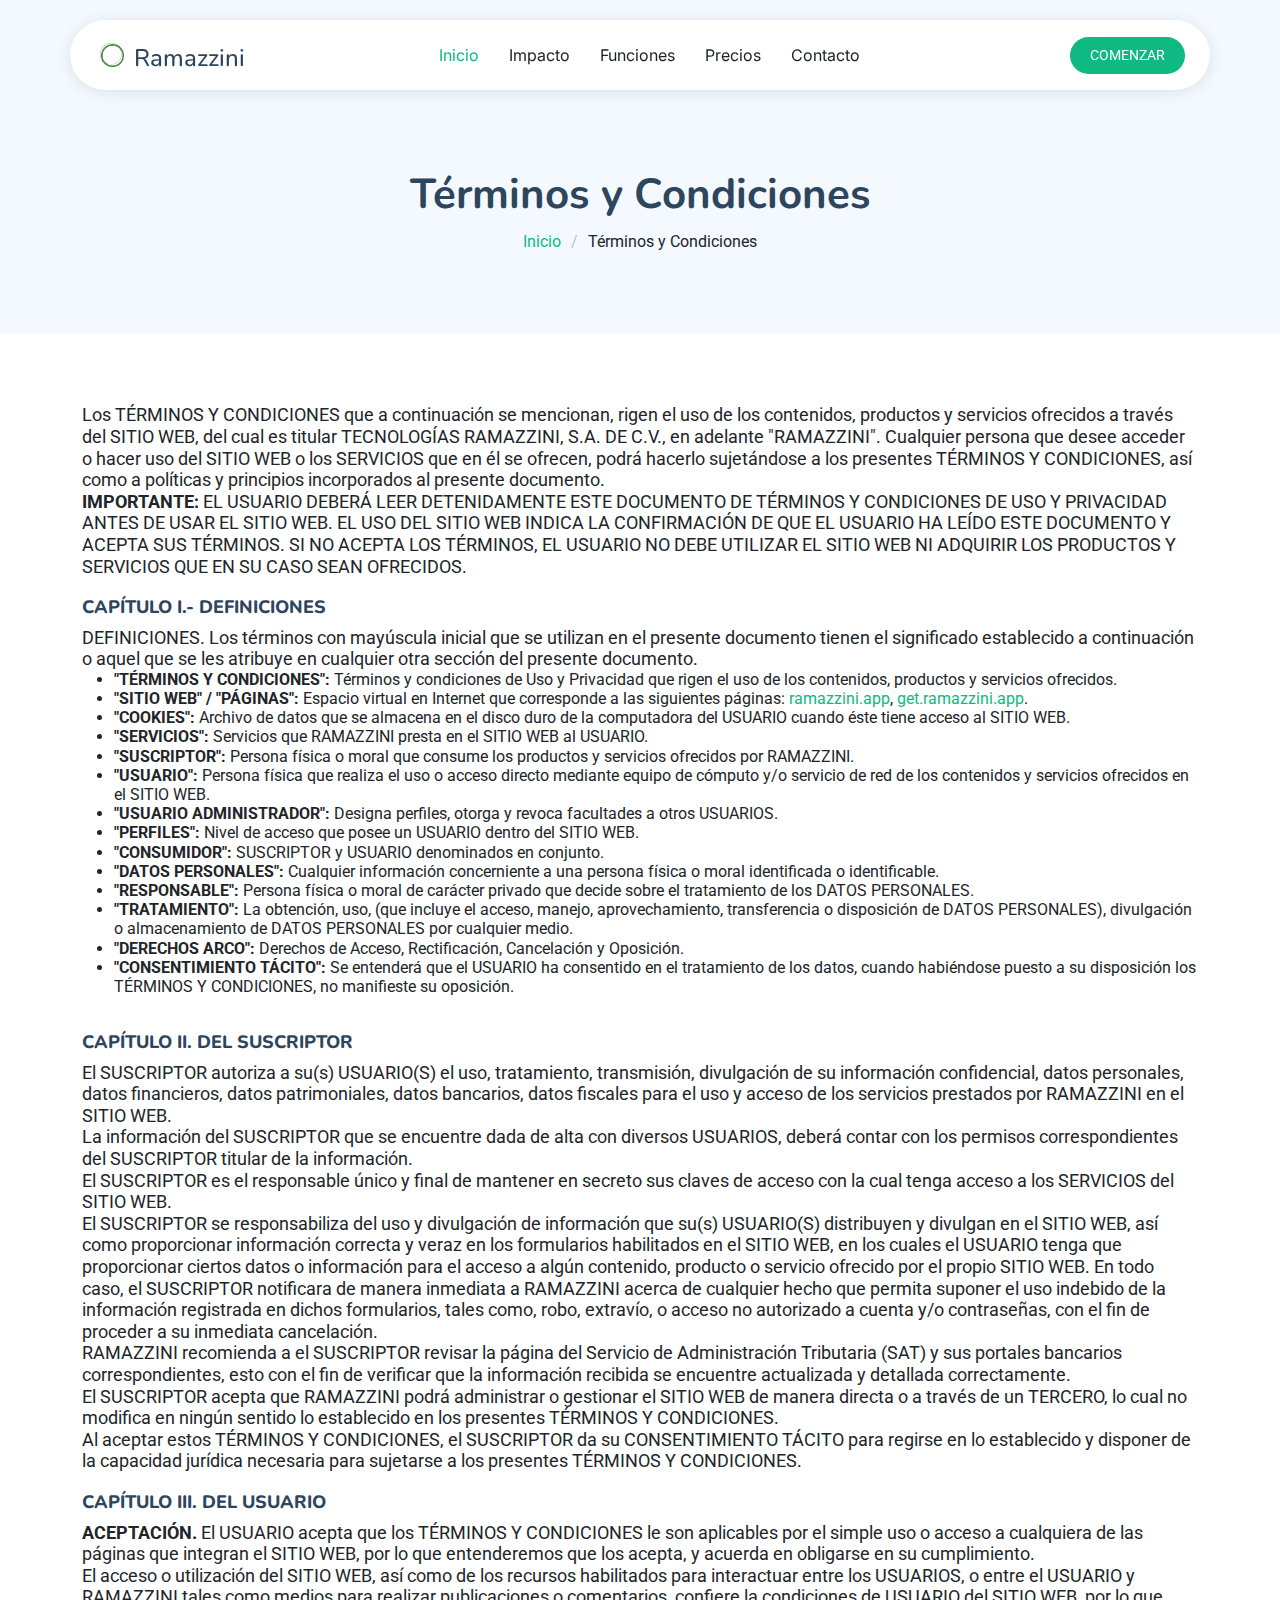
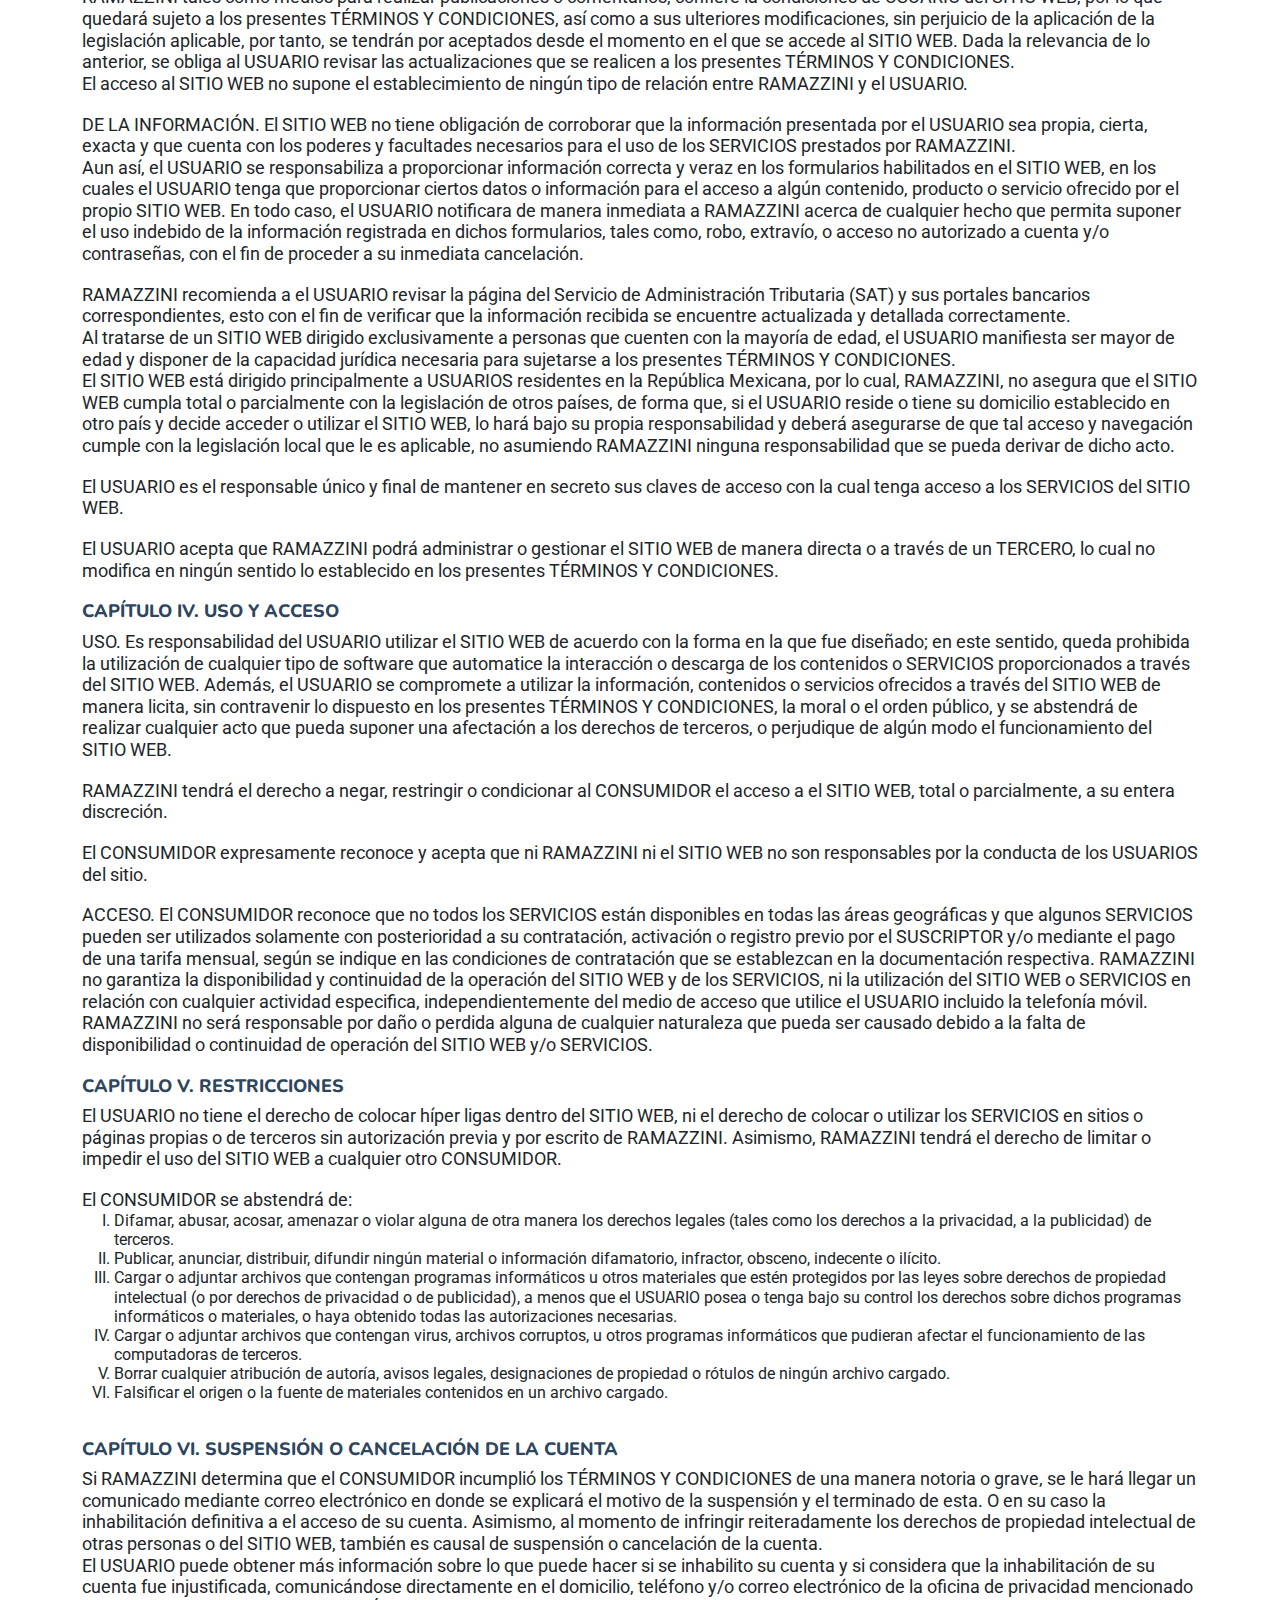
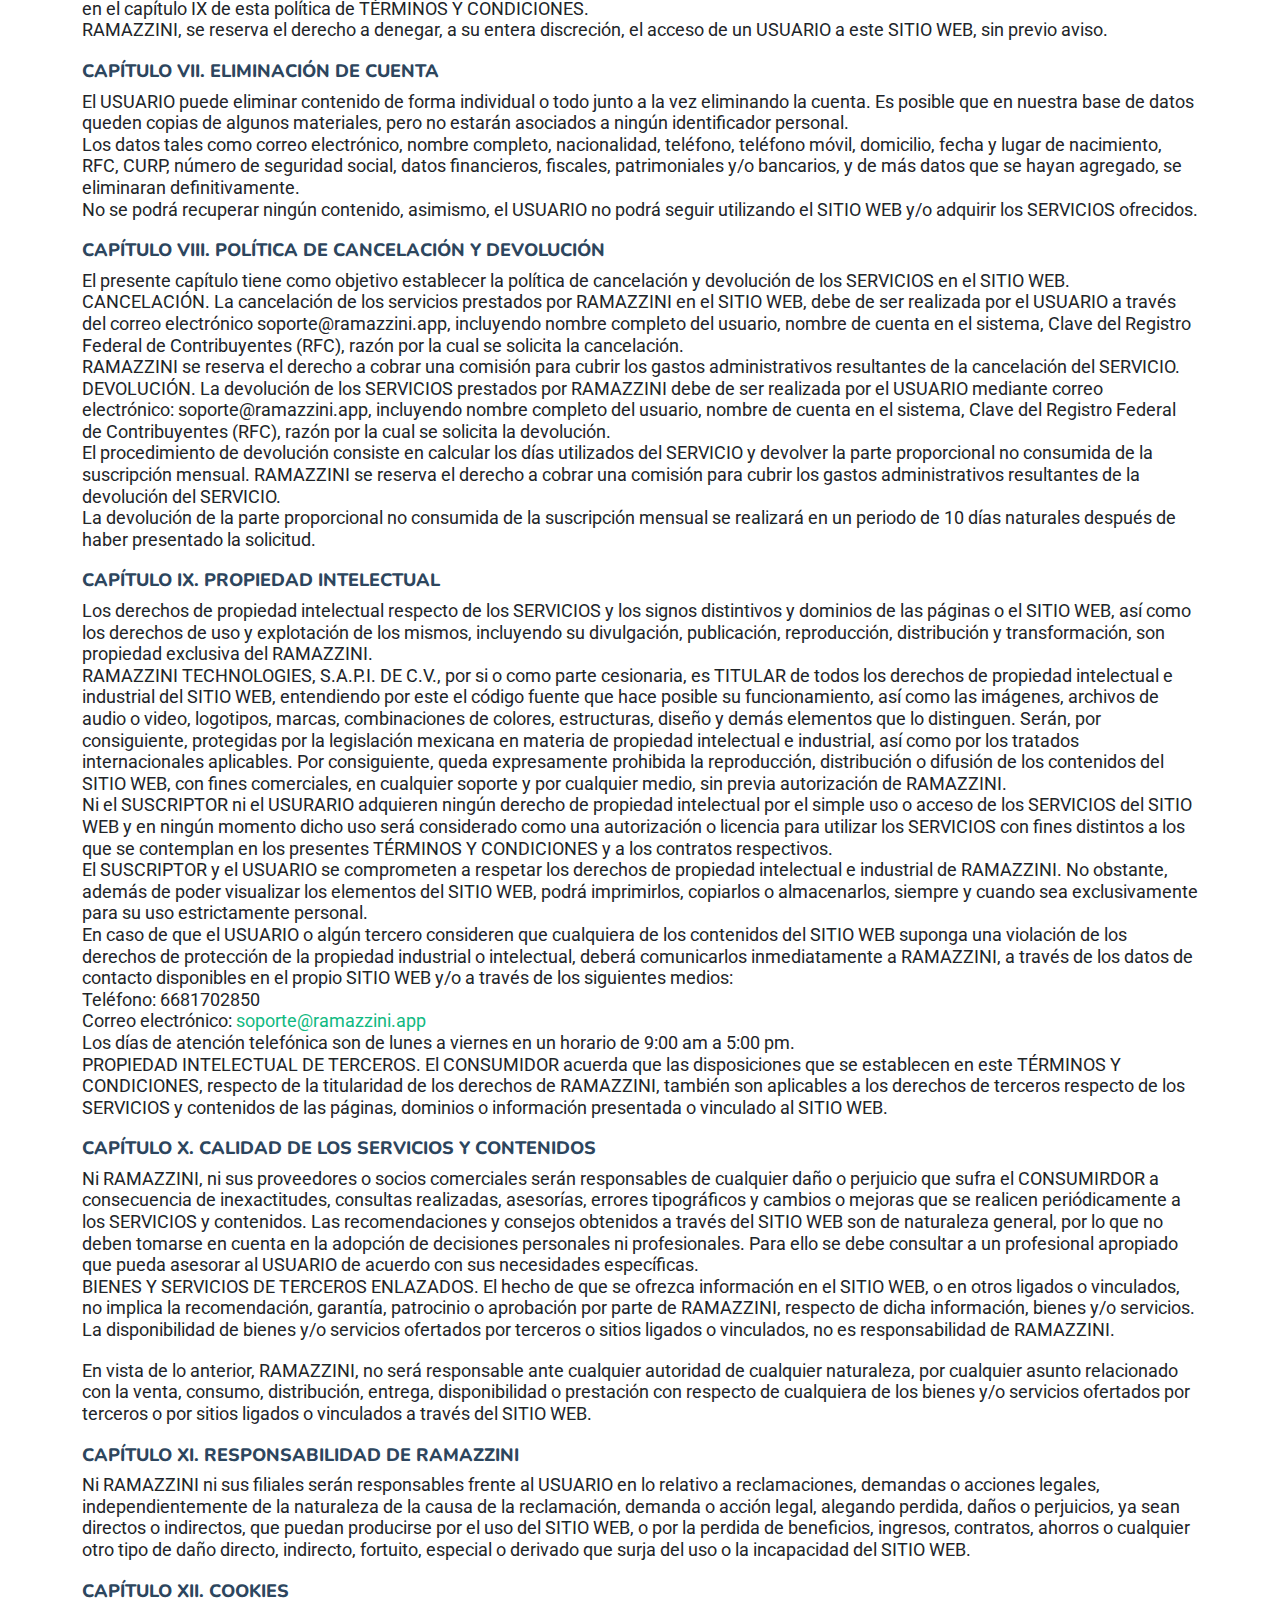
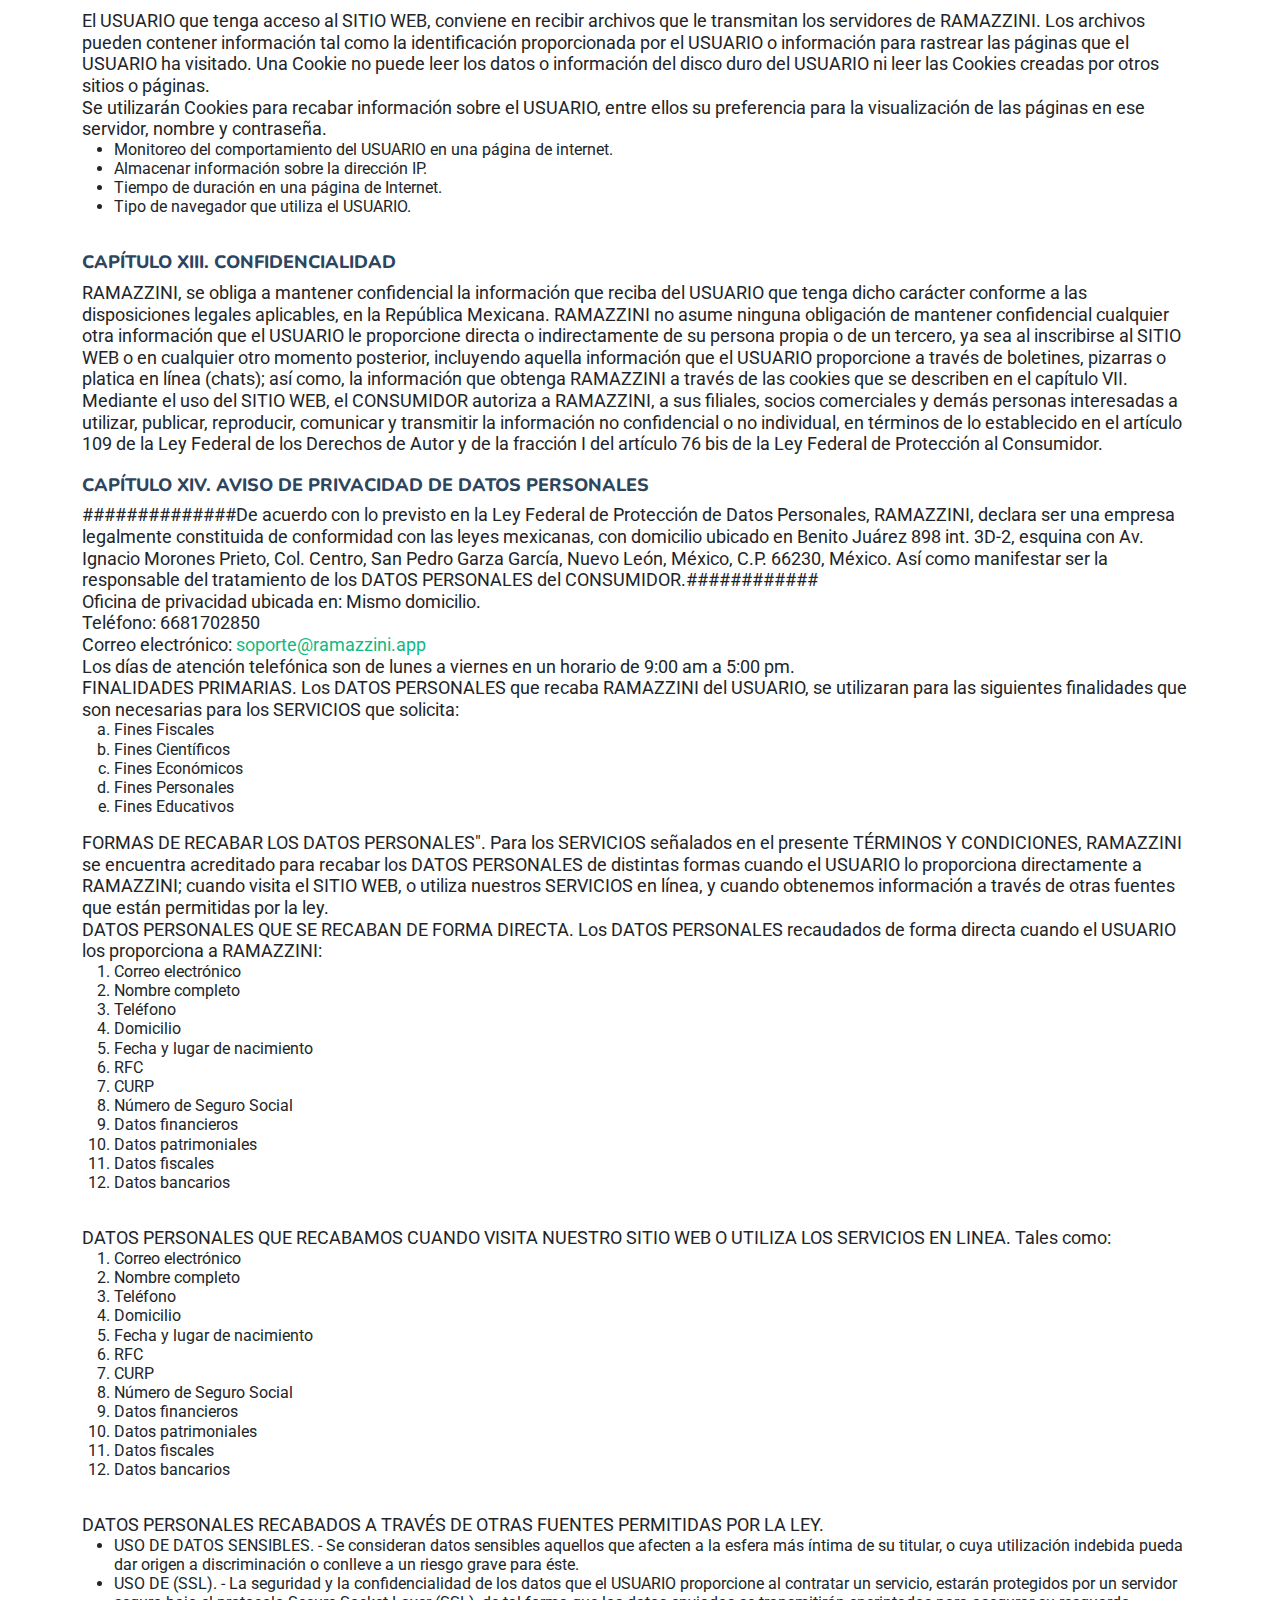
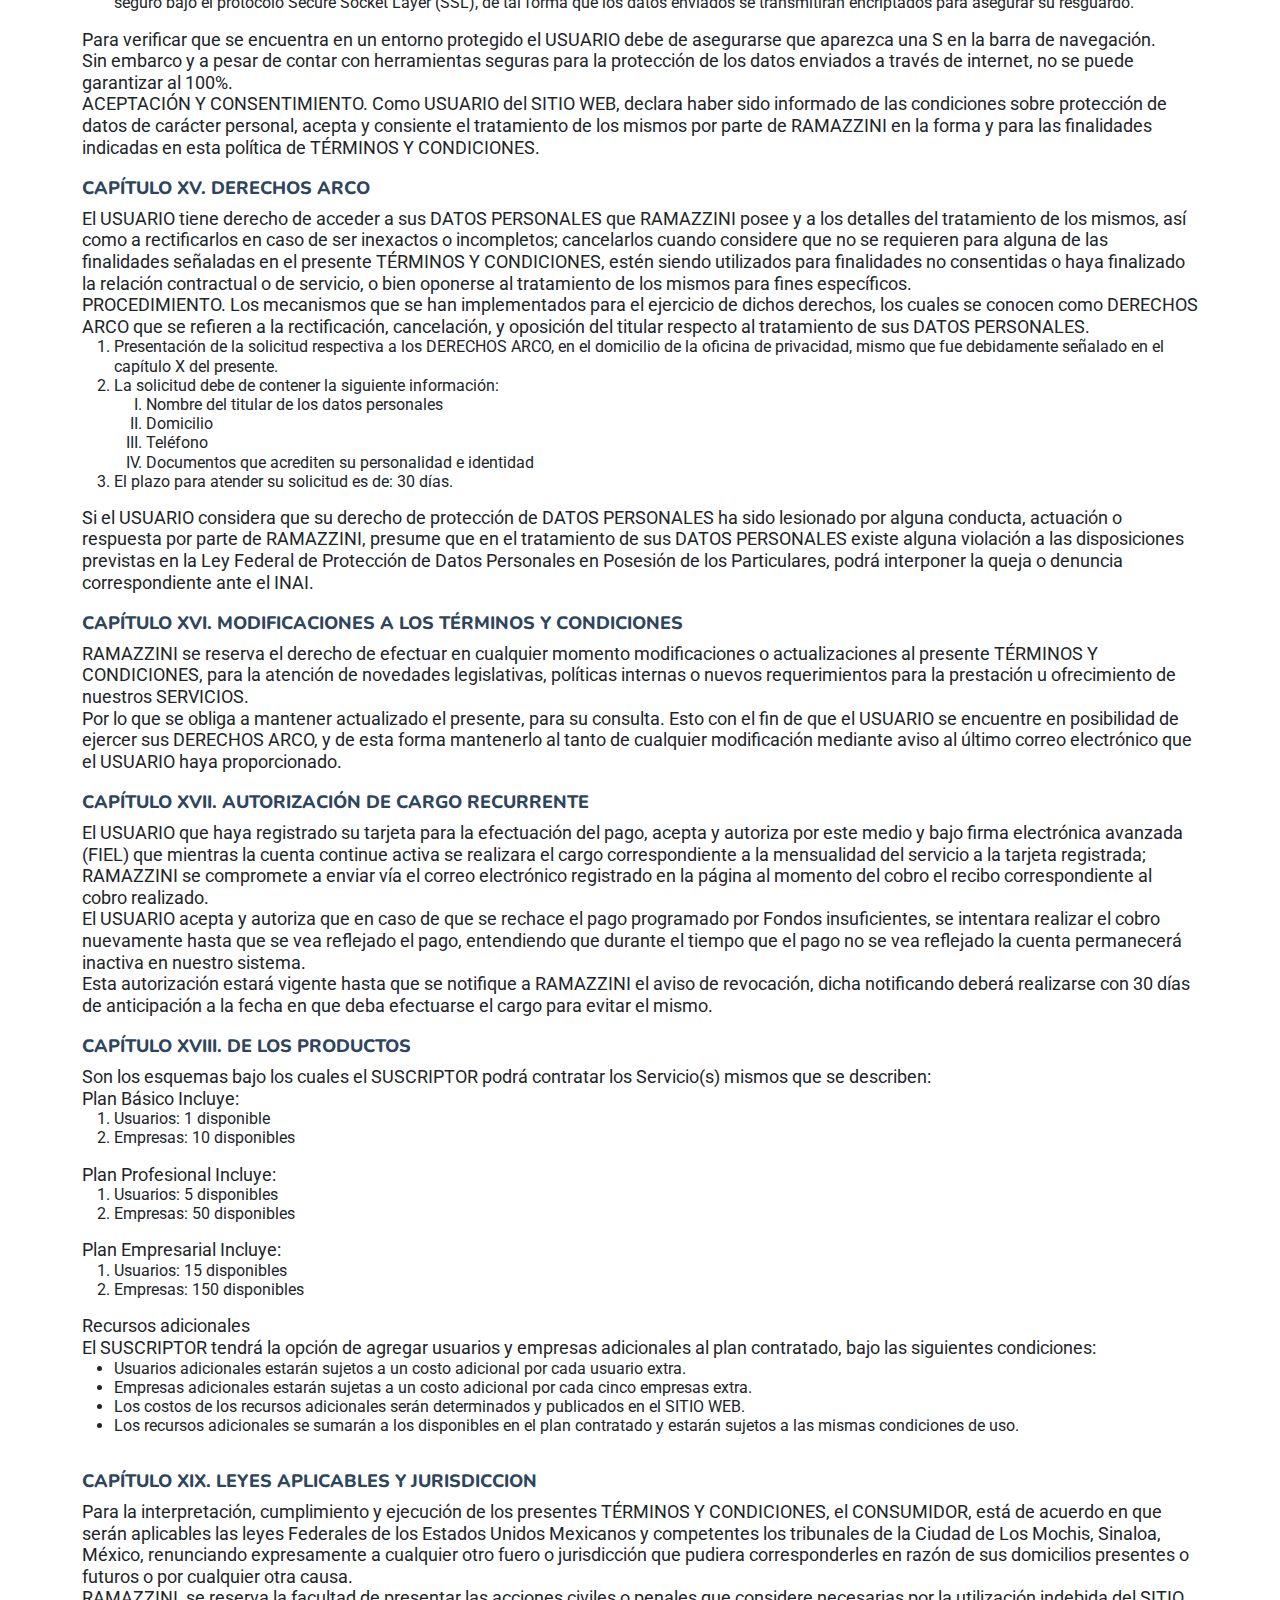
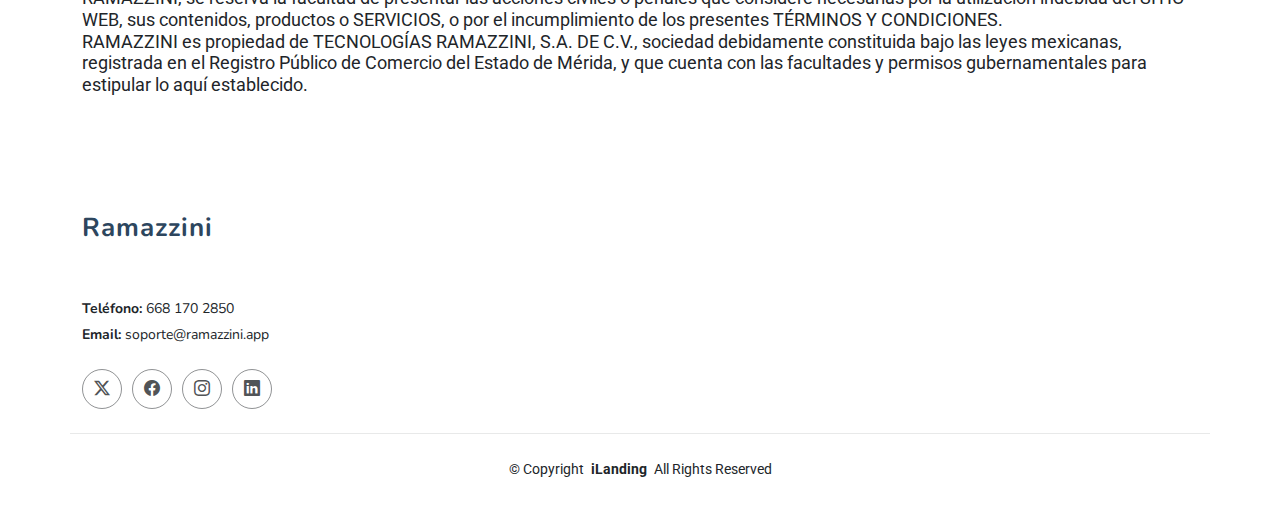
==== terminos-y-condiciones.html @ 42728c24 "Se agrega página de términos y condiciones" ====
<!DOCTYPE html>
<html lang="en">

<head>
  <meta charset="utf-8">
  <meta content="width=device-width, initial-scale=1.0" name="viewport">
  <title>Ramazzini - Salud y Trabajo</title>
  <meta name="description" content="">
  <meta name="keywords" content="">

  <!-- Favicons -->
  <link href="assets/img/RamazziniBrand.ico" rel="icon">
  <link href="assets/img/apple-touch-icon.png" rel="apple-touch-icon">

  <!-- Fonts -->
  <link href="https://fonts.googleapis.com" rel="preconnect">
  <link href="https://fonts.gstatic.com" rel="preconnect" crossorigin>
  <link href="https://fonts.googleapis.com/css2?family=Roboto:ital,wght@0,100;0,300;0,400;0,500;0,700;0,900;1,100;1,300;1,400;1,500;1,700;1,900&family=Inter:wght@100;200;300;400;500;600;700;800;900&family=Nunito:ital,wght@0,200;0,300;0,400;0,500;0,600;0,700;0,800;0,900;1,200;1,300;1,400;1,500;1,600;1,700;1,800;1,900&display=swap" rel="stylesheet">

  <!-- Vendor CSS Files -->
  <link href="assets/vendor/bootstrap/css/bootstrap.min.css" rel="stylesheet">
  <link href="assets/vendor/bootstrap-icons/bootstrap-icons.css" rel="stylesheet">
  <link href="assets/vendor/aos/aos.css" rel="stylesheet">
  <link href="assets/vendor/glightbox/css/glightbox.min.css" rel="stylesheet">
  <link href="assets/vendor/swiper/swiper-bundle.min.css" rel="stylesheet">

  <!-- Main CSS File -->
  <link href="assets/css/main.css" rel="stylesheet">

  <!-- =======================================================
  * Template Name: iLanding
  * Template URL: https://bootstrapmade.com/ilanding-bootstrap-landing-page-template/
  * Updated: Nov 12 2024 with Bootstrap v5.3.3
  * Author: BootstrapMade.com
  * License: https://bootstrapmade.com/license/
  ======================================================== -->
</head>

<body class="starter-page-page">

  <header id="header" class="header d-flex align-items-center fixed-top">
    <div class="header-container container-fluid container-xl position-relative d-flex align-items-center justify-content-between">

      <a href="index.html" class="logo d-flex align-items-center me-auto me-xl-0">
        <!-- Uncomment the line below if you also wish to use an image logo -->
        <img src="assets/img/RamazziniBrand.png" alt="Ramazzini Logo" style="width: 1.5rem;">
        <h1 class="sitename" style="margin: 0.4rem 0 0 0.1rem;">Ramazzini</h1>
      </a>

      <nav id="navmenu" class="navmenu">
        <ul>
          <li><a href="#hero" class="active">Inicio</a></li>
          <li><a href="#about">Impacto</a></li>
          <li><a href="#features">Funciones</a></li>
          <!-- <li><a href="#services">Servicios</a></li> -->
          <li><a href="#pricing">Precios</a></li>
          <!-- <li class="dropdown"><a href="#"><span>Dropdown</span> <i class="bi bi-chevron-down toggle-dropdown"></i></a>
            <ul>
              <li><a href="#">Dropdown 1</a></li>
              <li class="dropdown"><a href="#"><span>Deep Dropdown</span> <i class="bi bi-chevron-down toggle-dropdown"></i></a>
                <ul>
                  <li><a href="#">Deep Dropdown 1</a></li>
                  <li><a href="#">Deep Dropdown 2</a></li>
                  <li><a href="#">Deep Dropdown 3</a></li>
                  <li><a href="#">Deep Dropdown 4</a></li>
                  <li><a href="#">Deep Dropdown 5</a></li>
                </ul>
              </li>
              <li><a href="#">Dropdown 2</a></li>
              <li><a href="#">Dropdown 3</a></li>
              <li><a href="#">Dropdown 4</a></li>
            </ul>
          </li> -->
          <li><a href="#contact">Contacto</a></li>
        </ul>
        <i class="mobile-nav-toggle d-xl-none bi bi-list"></i>
      </nav>

      <a class="btn-getstarted" href="https://ramazzini.app">COMENZAR</a> <!-- Agregar /auth/onboarding -->

    </div>
  </header>

  <main class="main">

    <!-- Page Title -->
    <div class="page-title light-background">
      <div class="container">
        <h1>Términos y Condiciones</h1>
        <nav class="breadcrumbs">
          <ol>
            <li><a href="index.html">Inicio</a></li>
            <li class="current">Términos y Condiciones</li>
          </ol>
        </nav>
      </div>
    </div><!-- End Page Title -->

    <!-- Starter Section Section -->
    <section id="starter-section" class="starter-section section">

      <!-- Section Title -->
      <!-- <div class="container section-title" data-aos="fade-up">
        <h2>Starter Section</h2>
        <p>Necessitatibus eius consequatur ex aliquid fuga eum quidem sint consectetur velit</p>
      </div> --><!-- End Section Title -->

      <div class="container" data-aos="fade-up">
        <section class="TyC">
          <p>Los TÉRMINOS Y CONDICIONES que a continuación se mencionan, rigen el uso de los contenidos, productos y servicios ofrecidos a través del SITIO WEB, del cual es titular TECNOLOGÍAS RAMAZZINI, S.A. DE C.V., en adelante "RAMAZZINI". Cualquier persona que desee acceder o hacer uso del SITIO WEB o los SERVICIOS que en él se ofrecen, podrá hacerlo sujetándose a los presentes TÉRMINOS Y CONDICIONES, así como a políticas y principios incorporados al presente documento.</p>
          <p><strong>IMPORTANTE:</strong> EL USUARIO DEBERÁ LEER DETENIDAMENTE ESTE DOCUMENTO DE TÉRMINOS Y CONDICIONES DE USO Y PRIVACIDAD ANTES DE USAR EL SITIO WEB. EL USO DEL SITIO WEB INDICA LA CONFIRMACIÓN DE QUE EL USUARIO HA LEÍDO ESTE DOCUMENTO Y ACEPTA SUS TÉRMINOS. SI NO ACEPTA LOS TÉRMINOS, EL USUARIO NO DEBE UTILIZAR EL SITIO WEB NI ADQUIRIR LOS PRODUCTOS Y SERVICIOS QUE EN SU CASO SEAN OFRECIDOS.</p>
      </section>
  
      <section class="TyC">
          <h5>CAPÍTULO I.- DEFINICIONES</h5>
          <p>DEFINICIONES. Los términos con mayúscula inicial que se utilizan en el presente documento tienen el significado establecido a continuación o aquel que se les atribuye en cualquier otra sección del presente documento.</p>
          <ul>
              <li><strong>"TÉRMINOS Y CONDICIONES":</strong> Términos y condiciones de Uso y Privacidad que rigen el uso de los contenidos, productos y servicios ofrecidos.</li>
              <li><strong>"SITIO WEB" / "PÁGINAS":</strong> Espacio virtual en Internet que corresponde a las siguientes páginas: <a href="https://ramazzini.app">ramazzini.app</a>, <a href="https://get.ramazzini.app">get.ramazzini.app</a>.</li>
              <li><strong>"COOKIES":</strong> Archivo de datos que se almacena en el disco duro de la computadora del USUARIO cuando éste tiene acceso al SITIO WEB.</li>
              <li><strong>"SERVICIOS":</strong> Servicios que RAMAZZINI presta en el SITIO WEB al USUARIO.</li>
              <li><strong>"SUSCRIPTOR":</strong> Persona física o moral que consume los productos y servicios ofrecidos por RAMAZZINI.</li>
              <li><strong>"USUARIO":</strong> Persona física que realiza el uso o acceso directo mediante equipo de cómputo y/o servicio de red de los contenidos y servicios ofrecidos en el SITIO WEB.</li>
              <li><strong>"USUARIO ADMINISTRADOR":</strong> Designa perfiles, otorga y revoca facultades a otros USUARIOS.</li>
              <li><strong>"PERFILES":</strong> Nivel de acceso que posee un USUARIO dentro del SITIO WEB.</li>
              <li><strong>"CONSUMIDOR":</strong> SUSCRIPTOR y USUARIO denominados en conjunto.</li>
              <li><strong>"DATOS PERSONALES":</strong> Cualquier información concerniente a una persona física o moral identificada o identificable.</li>
              <li><strong>"RESPONSABLE":</strong> Persona física o moral de carácter privado que decide sobre el tratamiento de los DATOS PERSONALES.</li>
              <li><strong>"TRATAMIENTO":</strong> La obtención, uso, (que incluye el acceso, manejo, aprovechamiento, transferencia o disposición de DATOS PERSONALES), divulgación o almacenamiento de DATOS PERSONALES por cualquier medio.</li>
              <li><strong>"DERECHOS ARCO":</strong> Derechos de Acceso, Rectificación, Cancelación y Oposición.</li>
              <li><strong>"CONSENTIMIENTO TÁCITO":</strong> Se entenderá que el USUARIO ha consentido en el tratamiento de los datos, cuando habiéndose puesto a su disposición los TÉRMINOS Y CONDICIONES, no manifieste su oposición.</li>
          </ul>
      </section>
  
      <section class="TyC">
          <h5>CAPÍTULO II. DEL SUSCRIPTOR</h5>
          <p>El SUSCRIPTOR autoriza a su(s) USUARIO(S) el uso, tratamiento, transmisión, divulgación de su información confidencial, datos personales, datos financieros, datos patrimoniales, datos bancarios, datos fiscales para el uso y acceso de los servicios prestados por RAMAZZINI en el SITIO WEB.</p>
          <p>La información del SUSCRIPTOR que se encuentre dada de alta con diversos USUARIOS, deberá contar con los permisos correspondientes del SUSCRIPTOR titular de la información.</p>
          <p>El SUSCRIPTOR es el responsable único y final de mantener en secreto sus claves de acceso con la cual tenga acceso a los SERVICIOS del SITIO WEB.</p>
          <p>El SUSCRIPTOR se responsabiliza del uso y divulgación de información que su(s) USUARIO(S) distribuyen y divulgan en el SITIO WEB, así como proporcionar información correcta y veraz en los formularios habilitados en el SITIO WEB, en los cuales el USUARIO tenga que proporcionar ciertos datos o información para el acceso a algún contenido, producto o servicio ofrecido por el propio SITIO WEB. En todo caso, el SUSCRIPTOR notificara de manera inmediata a RAMAZZINI acerca de cualquier hecho que permita suponer el uso indebido de la información registrada en dichos formularios, tales como, robo, extravío, o acceso no autorizado a cuenta y/o contraseñas, con el fin de proceder a su inmediata cancelación.</p>
          <p>RAMAZZINI recomienda a el SUSCRIPTOR revisar la página del Servicio de Administración Tributaria (SAT) y sus portales bancarios correspondientes, esto con el fin de verificar que la información recibida se encuentre actualizada y detallada correctamente.</p>
          <p>El SUSCRIPTOR acepta que RAMAZZINI podrá administrar o gestionar el SITIO WEB de manera directa o a través de un TERCERO, lo cual no modifica en ningún sentido lo establecido en los presentes TÉRMINOS Y CONDICIONES.</p>
          <p>Al aceptar estos TÉRMINOS Y CONDICIONES, el SUSCRIPTOR da su CONSENTIMIENTO TÁCITO para regirse en lo establecido y disponer de la capacidad jurídica necesaria para sujetarse a los presentes TÉRMINOS Y CONDICIONES.</p>
      </section>
      
      <section class="TyC">
          <h5>CAPÍTULO III. DEL USUARIO</h5>
          <p><strong>ACEPTACIÓN.</strong> El USUARIO acepta que los TÉRMINOS Y CONDICIONES le son aplicables por el simple uso o acceso a cualquiera de las páginas que integran el SITIO WEB, por lo que entenderemos que los acepta, y acuerda en obligarse en su cumplimiento.</p>
          <p>El acceso o utilización del SITIO WEB, así como de los recursos habilitados para interactuar entre los USUARIOS, o entre el USUARIO y RAMAZZINI tales como medios para realizar publicaciones o comentarios, confiere la condiciones de USUARIO del SITIO WEB, por lo que quedará sujeto a los presentes TÉRMINOS Y CONDICIONES, así como a sus ulteriores modificaciones, sin perjuicio de la aplicación de la legislación aplicable, por tanto, se tendrán por aceptados desde el momento en el que se accede al SITIO WEB. Dada la relevancia de lo anterior, se obliga al USUARIO revisar las actualizaciones que se realicen a los presentes TÉRMINOS Y CONDICIONES.</p>
          <p>El acceso al SITIO WEB no supone el establecimiento de ningún tipo de relación entre RAMAZZINI y el USUARIO.</p>
          <br>
          <p>DE LA INFORMACIÓN. El SITIO WEB no tiene obligación de corroborar que la información presentada por el USUARIO sea propia, cierta, exacta y que cuenta con los poderes y facultades necesarios para el uso de los SERVICIOS prestados por RAMAZZINI.</p>
          <p>Aun así, el USUARIO se responsabiliza a proporcionar información correcta y veraz en los formularios habilitados en el SITIO WEB, en los cuales el USUARIO tenga que proporcionar ciertos datos o información para el acceso a algún contenido, producto o servicio ofrecido por el propio SITIO WEB. En todo caso, el USUARIO notificara de manera inmediata a RAMAZZINI acerca de cualquier hecho que permita suponer el uso indebido de la información registrada en dichos formularios, tales como, robo, extravío, o acceso no autorizado a cuenta y/o contraseñas, con el fin de proceder a su inmediata cancelación.</p>
          <br>
          <p>RAMAZZINI recomienda a el USUARIO revisar la página del Servicio de Administración Tributaria (SAT) y sus portales bancarios correspondientes, esto con el fin de verificar que la información recibida se encuentre actualizada y detallada correctamente.</p>
          <p>Al tratarse de un SITIO WEB dirigido exclusivamente a personas que cuenten con la mayoría de edad, el USUARIO manifiesta ser mayor de edad y disponer de la capacidad jurídica necesaria para sujetarse a los presentes TÉRMINOS Y CONDICIONES.</p>
          <p>El SITIO WEB está dirigido principalmente a USUARIOS residentes en la República Mexicana, por lo cual, RAMAZZINI, no asegura que el SITIO WEB cumpla total o parcialmente con la legislación de otros países, de forma que, si el USUARIO reside o tiene su domicilio establecido en otro país y decide acceder o utilizar el SITIO WEB, lo hará bajo su propia responsabilidad y deberá asegurarse de que tal acceso y navegación cumple con la legislación local que le es aplicable, no asumiendo RAMAZZINI ninguna responsabilidad que se pueda derivar de dicho acto.</p>
          <br>
          <p>El USUARIO es el responsable único y final de mantener en secreto sus claves de acceso con la cual tenga acceso a los SERVICIOS del SITIO WEB.</p>
          <br>
          <p>El USUARIO acepta que RAMAZZINI podrá administrar o gestionar el SITIO WEB de manera directa o a través de un TERCERO, lo cual no modifica en ningún sentido lo establecido en los presentes TÉRMINOS Y CONDICIONES.</p>
      </section>
      
      <section class="TyC">
          <h5>CAPÍTULO IV. USO Y ACCESO</h5>
          <p>USO. Es responsabilidad del USUARIO utilizar el SITIO WEB de acuerdo con la forma en la que fue diseñado; en este sentido, queda prohibida la utilización de cualquier tipo de software que automatice la interacción o descarga de los contenidos o SERVICIOS proporcionados a través del SITIO WEB. Además, el USUARIO se compromete a utilizar la información, contenidos o servicios ofrecidos a través del SITIO WEB de manera licita, sin contravenir lo dispuesto en los presentes TÉRMINOS Y CONDICIONES, la moral o el orden público, y se abstendrá de realizar cualquier acto que pueda suponer una afectación a los derechos de terceros, o perjudique de algún modo el funcionamiento del SITIO WEB.</p>
          <br>
          <p>RAMAZZINI tendrá el derecho a negar, restringir o condicionar al CONSUMIDOR el acceso a el SITIO WEB, total o parcialmente, a su entera discreción.</p>
          <br>
          <p>El CONSUMIDOR expresamente reconoce y acepta que ni RAMAZZINI ni el SITIO WEB no son responsables por la conducta de los USUARIOS del sitio.</p>
          <br>
          <p>ACCESO. El CONSUMIDOR reconoce que no todos los SERVICIOS están disponibles en todas las áreas geográficas y que algunos SERVICIOS pueden ser utilizados solamente con posterioridad a su contratación, activación o registro previo por el SUSCRIPTOR y/o mediante el pago de una tarifa mensual, según se indique en las condiciones de contratación que se establezcan en la documentación respectiva. RAMAZZINI no garantiza la disponibilidad y continuidad de la operación del SITIO WEB y de los SERVICIOS, ni la utilización del SITIO WEB o SERVICIOS en relación con cualquier actividad especifica, independientemente del medio de acceso que utilice el USUARIO incluido la telefonía móvil. RAMAZZINI no será responsable por daño o perdida alguna de cualquier naturaleza que pueda ser causado debido a la falta de disponibilidad o continuidad de operación del SITIO WEB y/o SERVICIOS.</p>
      </section>
      
      <section class="TyC">
          <h5>CAPÍTULO V. RESTRICCIONES</h5>
          <p>El USUARIO no tiene el derecho de colocar híper ligas dentro del SITIO WEB, ni el derecho de colocar o utilizar los SERVICIOS en sitios o páginas propias o de terceros sin autorización previa y por escrito de RAMAZZINI. Asimismo, RAMAZZINI tendrá el derecho de limitar o impedir el uso del SITIO WEB a cualquier otro CONSUMIDOR.</p>
          <br>
          <p>El CONSUMIDOR se abstendrá de:</p>
          <ol class="romanos">
            <li>Difamar, abusar, acosar, amenazar o violar alguna de otra manera los derechos legales (tales como los derechos a la privacidad, a la publicidad) de terceros.</li>
            <li>Publicar, anunciar, distribuir, difundir ningún material o información difamatorio, infractor, obsceno, indecente o ilícito.</li>
            <li>Cargar o adjuntar archivos que contengan programas informáticos u otros materiales que estén protegidos por las leyes sobre derechos de propiedad intelectual (o por derechos de privacidad o de publicidad), a menos que el USUARIO posea o tenga bajo su control los derechos sobre dichos programas informáticos o materiales, o haya obtenido todas las autorizaciones necesarias.</li>
            <li>Cargar o adjuntar archivos que contengan virus, archivos corruptos, u otros programas informáticos que pudieran afectar el funcionamiento de las computadoras de terceros.</li>
            <li>Borrar cualquier atribución de autoría, avisos legales, designaciones de propiedad o rótulos de ningún archivo cargado.</li>
            <li>Falsificar el origen o la fuente de materiales contenidos en un archivo cargado.</li>
          </ol>
      </section>
      
      <section class="TyC">
          <h5>CAPÍTULO VI. SUSPENSIÓN O CANCELACIÓN DE LA CUENTA</h5>
          <p>Si RAMAZZINI determina que el CONSUMIDOR incumplió los TÉRMINOS Y CONDICIONES de una manera notoria o grave, se le hará llegar un comunicado mediante correo electrónico en donde se explicará el motivo de la suspensión y el terminado de esta. O en su caso la inhabilitación definitiva a el acceso de su cuenta. Asimismo, al momento de infringir reiteradamente los derechos de propiedad intelectual de otras personas o del SITIO WEB, también es causal de suspensión o cancelación de la cuenta.</p>
          <p>El USUARIO puede obtener más información sobre lo que puede hacer si se inhabilito su cuenta y si considera que la inhabilitación de su cuenta fue injustificada, comunicándose directamente en el domicilio, teléfono y/o correo electrónico de la oficina de privacidad mencionado en el capítulo IX de esta política de TÉRMINOS Y CONDICIONES.</p>
          <p>RAMAZZINI, se reserva el derecho a denegar, a su entera discreción, el acceso de un USUARIO a este SITIO WEB, sin previo aviso.</p>
      </section>
  
      <section class="TyC">
          <h5>CAPÍTULO VII. ELIMINACIÓN DE CUENTA</h5>
          <p>El USUARIO puede eliminar contenido de forma individual o todo junto a la vez eliminando la cuenta. Es posible que en nuestra base de datos queden copias de algunos materiales, pero no estarán asociados a ningún identificador personal.</p>
          <p>Los datos tales como correo electrónico, nombre completo, nacionalidad, teléfono, teléfono móvil, domicilio, fecha y lugar de nacimiento, RFC, CURP, número de seguridad social, datos financieros, fiscales, patrimoniales y/o bancarios, y de más datos que se hayan agregado, se eliminaran definitivamente.</p>
          <p>No se podrá recuperar ningún contenido, asimismo, el USUARIO no podrá seguir utilizando el SITIO WEB y/o adquirir los SERVICIOS ofrecidos.</p>
      </section>

      <section class="TyC">
          <h5>CAPÍTULO VIII. POLÍTICA DE CANCELACIÓN Y DEVOLUCIÓN</h5>
          <p>El presente capítulo tiene como objetivo establecer la política de cancelación y devolución de los SERVICIOS en el SITIO WEB.</p>
          <p>CANCELACIÓN. La cancelación de los servicios prestados por RAMAZZINI en el SITIO WEB, debe de ser realizada por el USUARIO a través del correo electrónico soporte@ramazzini.app, incluyendo nombre completo del usuario, nombre de cuenta en el sistema, Clave del Registro Federal de Contribuyentes (RFC), razón por la cual se solicita la cancelación.</p>
          <p>RAMAZZINI se reserva el derecho a cobrar una comisión para cubrir los gastos administrativos resultantes de la cancelación del SERVICIO.</p>
          <p>DEVOLUCIÓN. La devolución de los SERVICIOS prestados por RAMAZZINI debe de ser realizada por el USUARIO mediante correo electrónico: soporte@ramazzini.app, incluyendo nombre completo del usuario, nombre de cuenta en el sistema, Clave del Registro Federal de Contribuyentes (RFC), razón por la cual se solicita la devolución.</p>
          <p>El procedimiento de devolución consiste en calcular los días utilizados del SERVICIO y devolver la parte proporcional no consumida de la suscripción mensual. RAMAZZINI se reserva el derecho a cobrar una comisión para cubrir los gastos administrativos resultantes de la devolución del SERVICIO.</p>
          <p>La devolución de la parte proporcional no consumida de la suscripción mensual se realizará en un periodo de 10 días naturales después de haber presentado la solicitud.</p>
      </section>
      
      <section class="TyC">
          <h5>CAPÍTULO IX. PROPIEDAD INTELECTUAL</h5>
          <p>Los derechos de propiedad intelectual respecto de los SERVICIOS y los signos distintivos y dominios de las páginas o el SITIO WEB, así como los derechos de uso y explotación de los mismos, incluyendo su divulgación, publicación, reproducción, distribución y transformación, son propiedad exclusiva del RAMAZZINI.</p>
          <p>RAMAZZINI TECHNOLOGIES, S.A.P.I. DE C.V., por si o como parte cesionaria, es TITULAR de todos los derechos de propiedad intelectual e industrial del SITIO WEB, entendiendo por este el código fuente que hace posible su funcionamiento, así como las imágenes, archivos de audio o video, logotipos, marcas, combinaciones de colores, estructuras, diseño y demás elementos que lo distinguen. Serán, por consiguiente, protegidas por la legislación mexicana en materia de propiedad intelectual e industrial, así como por los tratados internacionales aplicables. Por consiguiente, queda expresamente prohibida la reproducción, distribución o difusión de los contenidos del SITIO WEB, con fines comerciales, en cualquier soporte y por cualquier medio, sin previa autorización de RAMAZZINI.</p>
          <p>Ni el SUSCRIPTOR ni el USURARIO adquieren ningún derecho de propiedad intelectual por el simple uso o acceso de los SERVICIOS del SITIO WEB y en ningún momento dicho uso será considerado como una autorización o licencia para utilizar los SERVICIOS con fines distintos a los que se contemplan en los presentes TÉRMINOS Y CONDICIONES y a los contratos respectivos.</p>
          <p>El SUSCRIPTOR y el USUARIO se comprometen a respetar los derechos de propiedad intelectual e industrial de RAMAZZINI. No obstante, además de poder visualizar los elementos del SITIO WEB, podrá imprimirlos, copiarlos o almacenarlos, siempre y cuando sea exclusivamente para su uso estrictamente personal.</p>
          <p>En caso de que el USUARIO o algún tercero consideren que cualquiera de los contenidos del SITIO WEB suponga una violación de los derechos de protección de la propiedad industrial o intelectual, deberá comunicarlos inmediatamente a RAMAZZINI, a través de los datos de contacto disponibles en el propio SITIO WEB y/o a través de los siguientes medios:</p>
          <p>Teléfono: 6681702850</p>
          <p>Correo electrónico: <a title="soporte@ramazzini.app" href="soporte@ramazzini.app">soporte@ramazzini.app</a></p>
          <p>Los días de atención telefónica son de lunes a viernes en un horario de 9:00 am a 5:00 pm.</p>
          <p>PROPIEDAD INTELECTUAL DE TERCEROS. El CONSUMIDOR acuerda que las disposiciones que se establecen en este TÉRMINOS Y CONDICIONES, respecto de la titularidad de los derechos de RAMAZZINI, también son aplicables a los derechos de terceros respecto de los SERVICIOS y contenidos de las páginas, dominios o información presentada o vinculado al SITIO WEB.</p>
      </section>

      <section class="TyC">
        <h5>CAPÍTULO X. CALIDAD DE LOS SERVICIOS Y CONTENIDOS</h5>
        <p>Ni RAMAZZINI, ni sus proveedores o socios comerciales serán responsables de cualquier daño o perjuicio que sufra el CONSUMIRDOR a consecuencia de inexactitudes, consultas realizadas, asesorías, errores tipográficos y cambios o mejoras que se realicen periódicamente a los SERVICIOS y contenidos. Las recomendaciones y consejos obtenidos a través del SITIO WEB son de naturaleza general, por lo que no deben tomarse en cuenta en la adopción de decisiones personales ni profesionales. Para ello se debe consultar a un profesional apropiado que pueda asesorar al USUARIO de acuerdo con sus necesidades específicas.</p>
        <p>BIENES Y SERVICIOS DE TERCEROS ENLAZADOS. El hecho de que se ofrezca información en el SITIO WEB, o en otros ligados o vinculados, no implica la recomendación, garantía, patrocinio o aprobación por parte de RAMAZZINI, respecto de dicha información, bienes y/o servicios. La disponibilidad de bienes y/o servicios ofertados por terceros o sitios ligados o vinculados, no es responsabilidad de RAMAZZINI.</p>
        <br>
        <p>En vista de lo anterior, RAMAZZINI, no será responsable ante cualquier autoridad de cualquier naturaleza, por cualquier asunto relacionado con la venta, consumo, distribución, entrega, disponibilidad o prestación con respecto de cualquiera de los bienes y/o servicios ofertados por terceros o por sitios ligados o vinculados a través del SITIO WEB.</p>
      </section>

      <section class="TyC">
        <h5>CAPÍTULO XI. RESPONSABILIDAD DE RAMAZZINI</h5>
        <p>Ni RAMAZZINI ni sus filiales serán responsables frente al USUARIO en lo relativo a reclamaciones, demandas o acciones legales, independientemente de la naturaleza de la causa de la reclamación, demanda o acción legal, alegando perdida, daños o perjuicios, ya sean directos o indirectos, que puedan producirse por el uso del SITIO WEB, o por la perdida de beneficios, ingresos, contratos, ahorros o cualquier otro tipo de daño directo, indirecto, fortuito, especial o derivado que surja del uso o la incapacidad del SITIO WEB.</p>
      </section>

      <section class="TyC">
        <h5>CAPÍTULO XII. COOKIES</h5>
        <p>El USUARIO que tenga acceso al SITIO WEB, conviene en recibir archivos que le transmitan los servidores de RAMAZZINI. Los archivos pueden contener información tal como la identificación proporcionada por el USUARIO o información para rastrear las páginas que el USUARIO ha visitado. Una Cookie no puede leer los datos o información del disco duro del USUARIO ni leer las Cookies creadas por otros sitios o páginas.</p>
        <p>Se utilizarán Cookies para recabar información sobre el USUARIO, entre ellos su preferencia para la visualización de las páginas en ese servidor, nombre y contraseña.</p>
        <ul>
          <li>Monitoreo del comportamiento del USUARIO en una página de internet.</li>
          <li>Almacenar información sobre la dirección IP.</li>
          <li>Tiempo de duración en una página de Internet.</li>
          <li>Tipo de navegador que utiliza el USUARIO.</li>
        </ul>
      </section>

      <section class="TyC">
        <h5>CAPÍTULO XIII. CONFIDENCIALIDAD</h5>
        <p>RAMAZZINI, se obliga a mantener confidencial la información que reciba del USUARIO que tenga dicho carácter conforme a las disposiciones legales aplicables, en la República Mexicana. RAMAZZINI no asume ninguna obligación de mantener confidencial cualquier otra información que el USUARIO le proporcione directa o indirectamente de su persona propia o de un tercero, ya sea al inscribirse al SITIO WEB o en cualquier otro momento posterior, incluyendo aquella información que el USUARIO proporcione a través de boletines, pizarras o platica en línea (chats); así como, la información que obtenga RAMAZZINI a través de las cookies que se describen en el capítulo VII.</p>
        <p>Mediante el uso del SITIO WEB, el CONSUMIDOR autoriza a RAMAZZINI, a sus filiales, socios comerciales y demás personas interesadas a utilizar, publicar, reproducir, comunicar y transmitir la información no confidencial o no individual, en términos de lo establecido en el artículo 109 de la Ley Federal de los Derechos de Autor y de la fracción I del artículo 76 bis de la Ley Federal de Protección al Consumidor.</p>
      </section>

      <section class="TyC">
        <h5>CAPÍTULO XIV. AVISO DE PRIVACIDAD DE DATOS PERSONALES</h5>
        <p>##############De acuerdo con lo previsto en la Ley Federal de Protección de Datos Personales, RAMAZZINI, declara ser una empresa legalmente constituida de conformidad con las leyes mexicanas, con domicilio ubicado en Benito Juárez 898 int. 3D-2, esquina con Av. Ignacio Morones Prieto, Col. Centro, San Pedro Garza García, Nuevo León, México, C.P. 66230, México. Así como manifestar ser la responsable del tratamiento de los DATOS PERSONALES del CONSUMIDOR.############</p>
        <p>Oficina de privacidad ubicada en: Mismo domicilio.</p>
        <p>Teléfono: 6681702850</p>
        <p>Correo electrónico: <a title="soporte@ramazzini.app" href="soporte@ramazzini.app">soporte@ramazzini.app</a></p>
        <p>Los días de atención telefónica son de lunes a viernes en un horario de 9:00 am a 5:00 pm.</p>
        <p>FINALIDADES PRIMARIAS. Los DATOS PERSONALES que recaba RAMAZZINI del USUARIO, se utilizaran para las siguientes finalidades que son necesarias para los SERVICIOS que solicita:</p>
        <ol class="letras">
          <li>Fines Fiscales</li>
          <li>Fines Científicos</li>
          <li>Fines Económicos</li>
          <li>Fines Personales</li>
          <li>Fines Educativos</li>
        </ol>
        <p>FORMAS DE RECABAR LOS DATOS PERSONALES". Para los SERVICIOS señalados en el presente TÉRMINOS Y CONDICIONES, RAMAZZINI se encuentra acreditado para recabar los DATOS PERSONALES de distintas formas cuando el USUARIO lo proporciona directamente a RAMAZZINI; cuando visita el SITIO WEB, o utiliza nuestros SERVICIOS en línea, y cuando obtenemos información a través de otras fuentes que están permitidas por la ley.</p>
        <p>DATOS PERSONALES QUE SE RECABAN DE FORMA DIRECTA. Los DATOS PERSONALES recaudados de forma directa cuando el USUARIO los proporciona a RAMAZZINI:</p>
        <ol>
          <li>Correo electrónico</li>
          <li>Nombre completo</li>
          <li>Teléfono</li>
          <li>Domicilio</li>
          <li>Fecha y lugar de nacimiento</li>
          <li>RFC</li>
          <li>CURP</li>
          <li>Número de Seguro Social</li>
          <li>Datos financieros</li>
          <li>Datos patrimoniales</li>
          <li>Datos fiscales</li>
          <li>Datos bancarios</li>
        </ol>
        <br>
        <p>DATOS PERSONALES QUE RECABAMOS CUANDO VISITA NUESTRO SITIO WEB O UTILIZA LOS SERVICIOS EN LINEA. Tales como:</p>
        <ol>
          <li>Correo electrónico</li>
          <li>Nombre completo</li>
          <li>Teléfono</li>
          <li>Domicilio</li>
          <li>Fecha y lugar de nacimiento</li>
          <li>RFC</li>
          <li>CURP</li>
          <li>Número de Seguro Social</li>
          <li>Datos financieros</li>
          <li>Datos patrimoniales</li>
          <li>Datos fiscales</li>
          <li>Datos bancarios</li>
        </ol>
        <br>
        <p>DATOS PERSONALES RECABADOS A TRAVÉS DE OTRAS FUENTES PERMITIDAS POR LA LEY.</p>
        <ul>
          <li>USO DE DATOS SENSIBLES. - Se consideran datos sensibles aquellos que afecten a la esfera más íntima de su titular, o cuya utilización indebida pueda dar origen a discriminación o conlleve a un riesgo grave para éste.</li>
          <li> USO DE (SSL). - La seguridad y la confidencialidad de los datos que el USUARIO proporcione al contratar un servicio, estarán protegidos por un servidor seguro bajo el protocolo Secure Socket Layer (SSL), de tal forma que los datos enviados se transmitirán encriptados para asegurar su resguardo.</li>
        </ul>
        <p>Para verificar que se encuentra en un entorno protegido el USUARIO debe de asegurarse que aparezca una S en la barra de navegación.</p>
        <p>Sin embarco y a pesar de contar con herramientas seguras para la protección de los datos enviados a través de internet, no se puede garantizar al 100%.</p>
        <p>ACEPTACIÓN Y CONSENTIMIENTO. Como USUARIO del SITIO WEB, declara haber sido informado de las condiciones sobre protección de datos de carácter personal, acepta y consiente el tratamiento de los mismos por parte de RAMAZZINI en la forma y para las finalidades indicadas en esta política de TÉRMINOS Y CONDICIONES.</p>
      </section>

      <section class="TyC">
        <h5>CAPÍTULO XV. DERECHOS ARCO</h5>
        <p>El USUARIO tiene derecho de acceder a sus DATOS PERSONALES que RAMAZZINI posee y a los detalles del tratamiento de los mismos, así como a rectificarlos en caso de ser inexactos o incompletos; cancelarlos cuando considere que no se requieren para alguna de las finalidades señaladas en el presente TÉRMINOS Y CONDICIONES, estén siendo utilizados para finalidades no consentidas o haya finalizado la relación contractual o de servicio, o bien oponerse al tratamiento de los mismos para fines específicos.</p>
        <p>PROCEDIMIENTO. Los mecanismos que se han implementados para el ejercicio de dichos derechos, los cuales se conocen como DERECHOS ARCO que se refieren a la rectificación, cancelación, y oposición del titular respecto al tratamiento de sus DATOS PERSONALES.</p>
        <ol class="numeros">
          <li>Presentación de la solicitud respectiva a los DERECHOS ARCO, en el domicilio de la oficina de privacidad, mismo que fue debidamente señalado en el capítulo X del presente.</li>
          <li>La solicitud debe de contener la siguiente información:
            <ol class="romanos">
              <li>Nombre del titular de los datos personales</li>
              <li>Domicilio</li>
              <li>Teléfono</li>
              <li>Documentos que acrediten su personalidad e identidad</li>
            </ol>
          </li>
          <li>El plazo para atender su solicitud es de: 30 días.</li>
        </ol>
        <p>Si el USUARIO considera que su derecho de protección de DATOS PERSONALES ha sido lesionado por alguna conducta, actuación o respuesta por parte de RAMAZZINI, presume que en el tratamiento de sus DATOS PERSONALES existe alguna violación a las disposiciones previstas en la Ley Federal de Protección de Datos Personales en Posesión de los Particulares, podrá interponer la queja o denuncia correspondiente ante el INAI.</p>
      </section>

      <section class="TyC">
        <h5>CAPÍTULO XVI. MODIFICACIONES A LOS TÉRMINOS Y CONDICIONES</h5>
        <p>RAMAZZINI se reserva el derecho de efectuar en cualquier momento modificaciones o actualizaciones al presente TÉRMINOS Y CONDICIONES, para la atención de novedades legislativas, políticas internas o nuevos requerimientos para la prestación u ofrecimiento de nuestros SERVICIOS.</p>
        <p>Por lo que se obliga a mantener actualizado el presente, para su consulta. Esto con el fin de que el USUARIO se encuentre en posibilidad de ejercer sus DERECHOS ARCO, y de esta forma mantenerlo al tanto de cualquier modificación mediante aviso al último correo electrónico que el USUARIO haya proporcionado.</p>
      </section>

      <section class="TyC">
        <h5>CAPÍTULO XVII. AUTORIZACIÓN DE CARGO RECURRENTE</h5>
        <p>El USUARIO que haya registrado su tarjeta para la efectuación del pago, acepta y autoriza por este medio y bajo firma electrónica avanzada (FIEL) que mientras la cuenta continue activa se realizara el cargo correspondiente a la mensualidad del servicio a la tarjeta registrada; RAMAZZINI se compromete a enviar vía el correo electrónico registrado en la página al momento del cobro el recibo correspondiente al cobro realizado.</p>
        <p>El USUARIO acepta y autoriza que en caso de que se rechace el pago programado por Fondos insuficientes, se intentara realizar el cobro nuevamente hasta que se vea reflejado el pago, entendiendo que durante el tiempo que el pago no se vea reflejado la cuenta permanecerá inactiva en nuestro sistema.</p>
        <p>Esta autorización estará vigente hasta que se notifique a RAMAZZINI el aviso de revocación, dicha notificando deberá realizarse con 30 días de anticipación a la fecha en que deba efectuarse el cargo para evitar el mismo.</p>
      </section>

      <section class="TyC">
        <h5>CAPÍTULO XVIII. DE LOS PRODUCTOS</h5>
        <p>Son los esquemas bajo los cuales el SUSCRIPTOR podrá contratar los Servicio(s) mismos que se describen: </p>
        <p>Plan Básico Incluye:</p>
        <ol>
          <li>Usuarios: 1 disponible</li>
          <li>Empresas: 10 disponibles</li>
        </ol>
        <p>Plan Profesional Incluye:</p>
        <ol>
          <li>Usuarios: 5 disponibles</li>
          <li>Empresas: 50 disponibles</li>
        </ol>
        <p>Plan Empresarial Incluye:</p>
        <ol>
          <li>Usuarios: 15 disponibles</li>
          <li>Empresas: 150 disponibles</li>
        </ol>
        <p>Recursos adicionales</p>
        <p>El SUSCRIPTOR tendrá la opción de agregar usuarios y empresas adicionales al plan contratado, bajo las siguientes condiciones:</p>
        <ul>
          <li>Usuarios adicionales estarán sujetos a un costo adicional por cada usuario extra.</li>
          <li>Empresas adicionales estarán sujetas a un costo adicional por cada cinco empresas extra.</li>
          <li>Los costos de los recursos adicionales serán determinados y publicados en el SITIO WEB.</li>
          <li>Los recursos adicionales se sumarán a los disponibles en el plan contratado y estarán sujetos a las mismas condiciones de uso.</li>
        </ul>
      </section>

      <section class="TyC">
        <h5>CAPÍTULO XIX. LEYES APLICABLES Y JURISDICCION</h5>
        <p>Para la interpretación, cumplimiento y ejecución de los presentes TÉRMINOS Y CONDICIONES, el CONSUMIDOR, está de acuerdo en que serán aplicables las leyes Federales de los Estados Unidos Mexicanos y competentes los tribunales de la Ciudad de Los Mochis, Sinaloa, México, renunciando expresamente a cualquier otro fuero o jurisdicción que pudiera corresponderles en razón de sus domicilios presentes o futuros o por cualquier otra causa.</p>
        <p>RAMAZZINI, se reserva la facultad de presentar las acciones civiles o penales que considere necesarias por la utilización indebida del SITIO WEB, sus contenidos, productos o SERVICIOS, o por el incumplimiento de los presentes TÉRMINOS Y CONDICIONES.</p>
        <p>RAMAZZINI es propiedad de TECNOLOGÍAS RAMAZZINI, S.A. DE C.V., sociedad debidamente constituida bajo las leyes mexicanas, registrada en el Registro Público de Comercio del Estado de Mérida, y que cuenta con las facultades y permisos gubernamentales para estipular lo aquí establecido.</p>
      </section>

      </div>

    </section><!-- /Starter Section Section -->

  </main>

  <footer id="footer" class="footer">

    <div class="container footer-top">
      <div class="row gy-4">
        <div class="col-lg-4 col-md-6 footer-about">
          <a href="index.html" class="logo d-flex align-items-center">
            <span class="sitename">Ramazzini</span>
          </a>
          <div class="footer-contact pt-3">
            <!-- <p>A108 Adam Street</p>
            <p>New York, NY 535022</p> -->
            <p class="mt-3"><strong>Teléfono:</strong> <span>668 170 2850</span></p>
            <p><strong>Email:</strong> <span>soporte@ramazzini.app</span></p>
          </div>
          <div class="social-links d-flex mt-4">
            <a href=""><i class="bi bi-twitter-x"></i></a>
            <a href=""><i class="bi bi-facebook"></i></a>
            <a href=""><i class="bi bi-instagram"></i></a>
            <a href=""><i class="bi bi-linkedin"></i></a>
          </div>
        </div>

        <!-- <div class="col-lg-2 col-md-3 footer-links">
          <h4>Useful Links</h4>
          <ul>
            <li><a href="#">Home</a></li>
            <li><a href="#">About us</a></li>
            <li><a href="#">Services</a></li>
            <li><a href="#">Terms of service</a></li>
            <li><a href="#">Privacy policy</a></li>
          </ul>
        </div> -->

        <!-- <div class="col-lg-2 col-md-3 footer-links">
          <h4>Our Services</h4>
          <ul>
            <li><a href="#">Web Design</a></li>
            <li><a href="#">Web Development</a></li>
            <li><a href="#">Product Management</a></li>
            <li><a href="#">Marketing</a></li>
            <li><a href="#">Graphic Design</a></li>
          </ul>
        </div> -->

        <!-- <div class="col-lg-2 col-md-3 footer-links">
          <h4>Hic solutasetp</h4>
          <ul>
            <li><a href="#">Molestiae accusamus iure</a></li>
            <li><a href="#">Excepturi dignissimos</a></li>
            <li><a href="#">Suscipit distinctio</a></li>
            <li><a href="#">Dilecta</a></li>
            <li><a href="#">Sit quas consectetur</a></li>
          </ul>
        </div> -->

        <!-- <div class="col-lg-2 col-md-3 footer-links">
          <h4>Nobis illum</h4>
          <ul>
            <li><a href="#">Ipsam</a></li>
            <li><a href="#">Laudantium dolorum</a></li>
            <li><a href="#">Dinera</a></li>
            <li><a href="#">Trodelas</a></li>
            <li><a href="#">Flexo</a></li>
          </ul>
        </div> -->

      </div>
    </div>

    <div class="container copyright text-center mt-4">
      <p>© <span>Copyright</span> <strong class="px-1 sitename">iLanding</strong> <span>All Rights Reserved</span></p>
    </div>

  </footer>

  <!-- Scroll Top -->
  <a href="#" id="scroll-top" class="scroll-top d-flex align-items-center justify-content-center"><i class="bi bi-arrow-up-short"></i></a>

  <!-- Vendor JS Files -->
  <script src="assets/vendor/bootstrap/js/bootstrap.bundle.min.js"></script>
  <script src="assets/vendor/php-email-form/validate.js"></script>
  <script src="assets/vendor/aos/aos.js"></script>
  <script src="assets/vendor/glightbox/js/glightbox.min.js"></script>
  <script src="assets/vendor/swiper/swiper-bundle.min.js"></script>
  <script src="assets/vendor/purecounter/purecounter_vanilla.js"></script>

  <!-- Main JS File -->
  <script src="assets/js/main.js"></script>

</body>

</html>
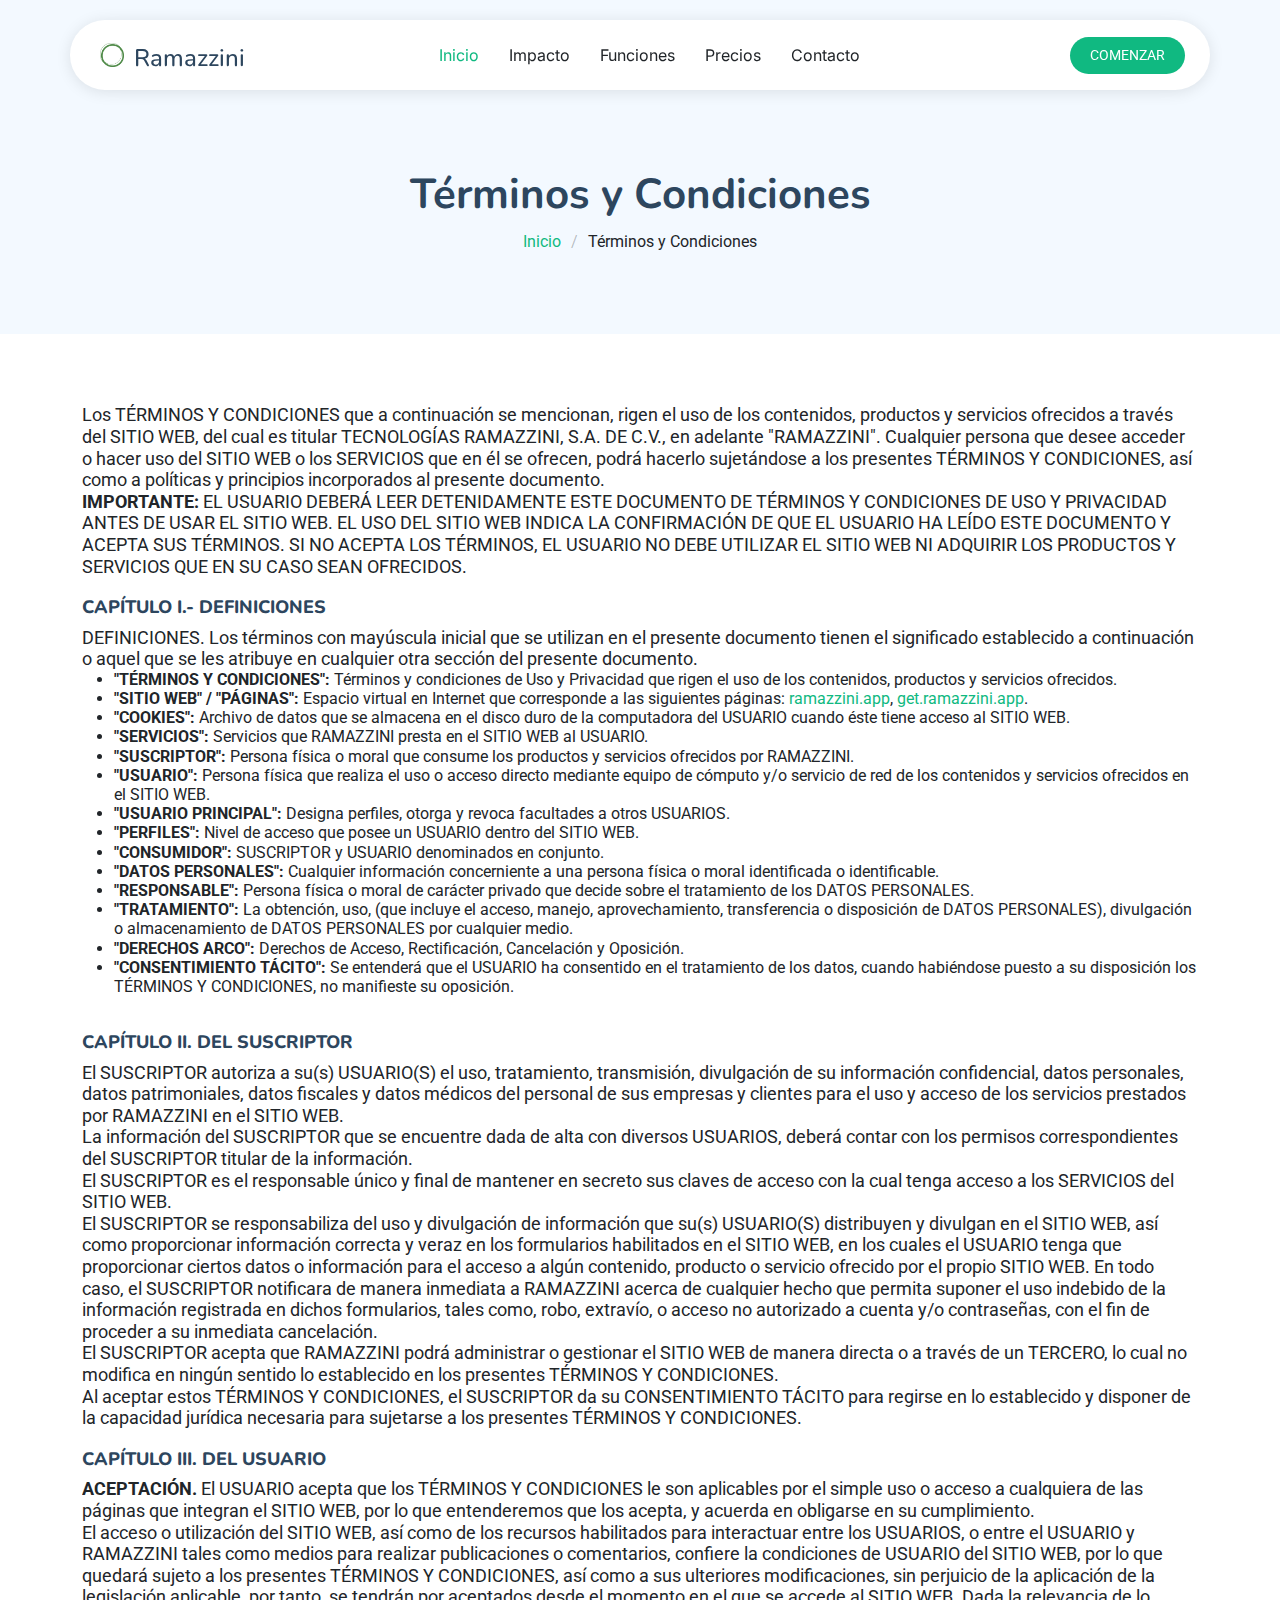
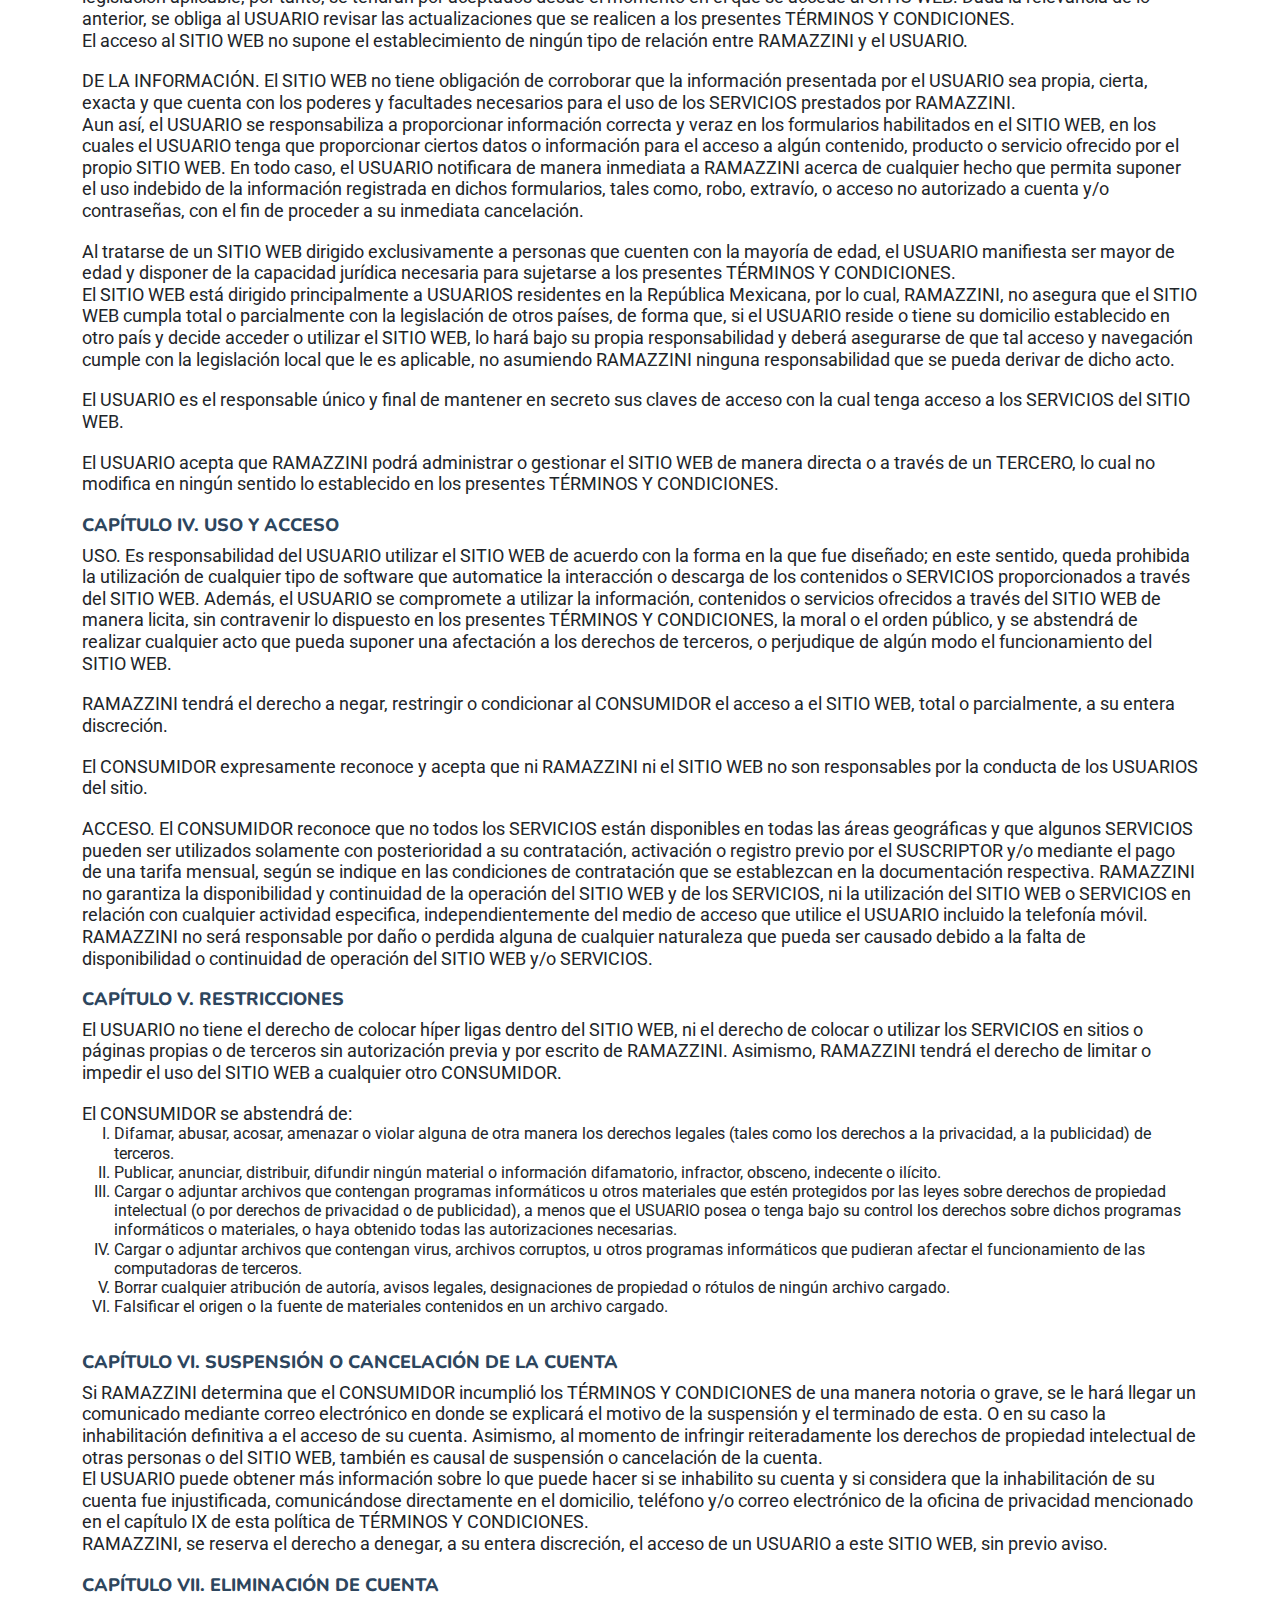
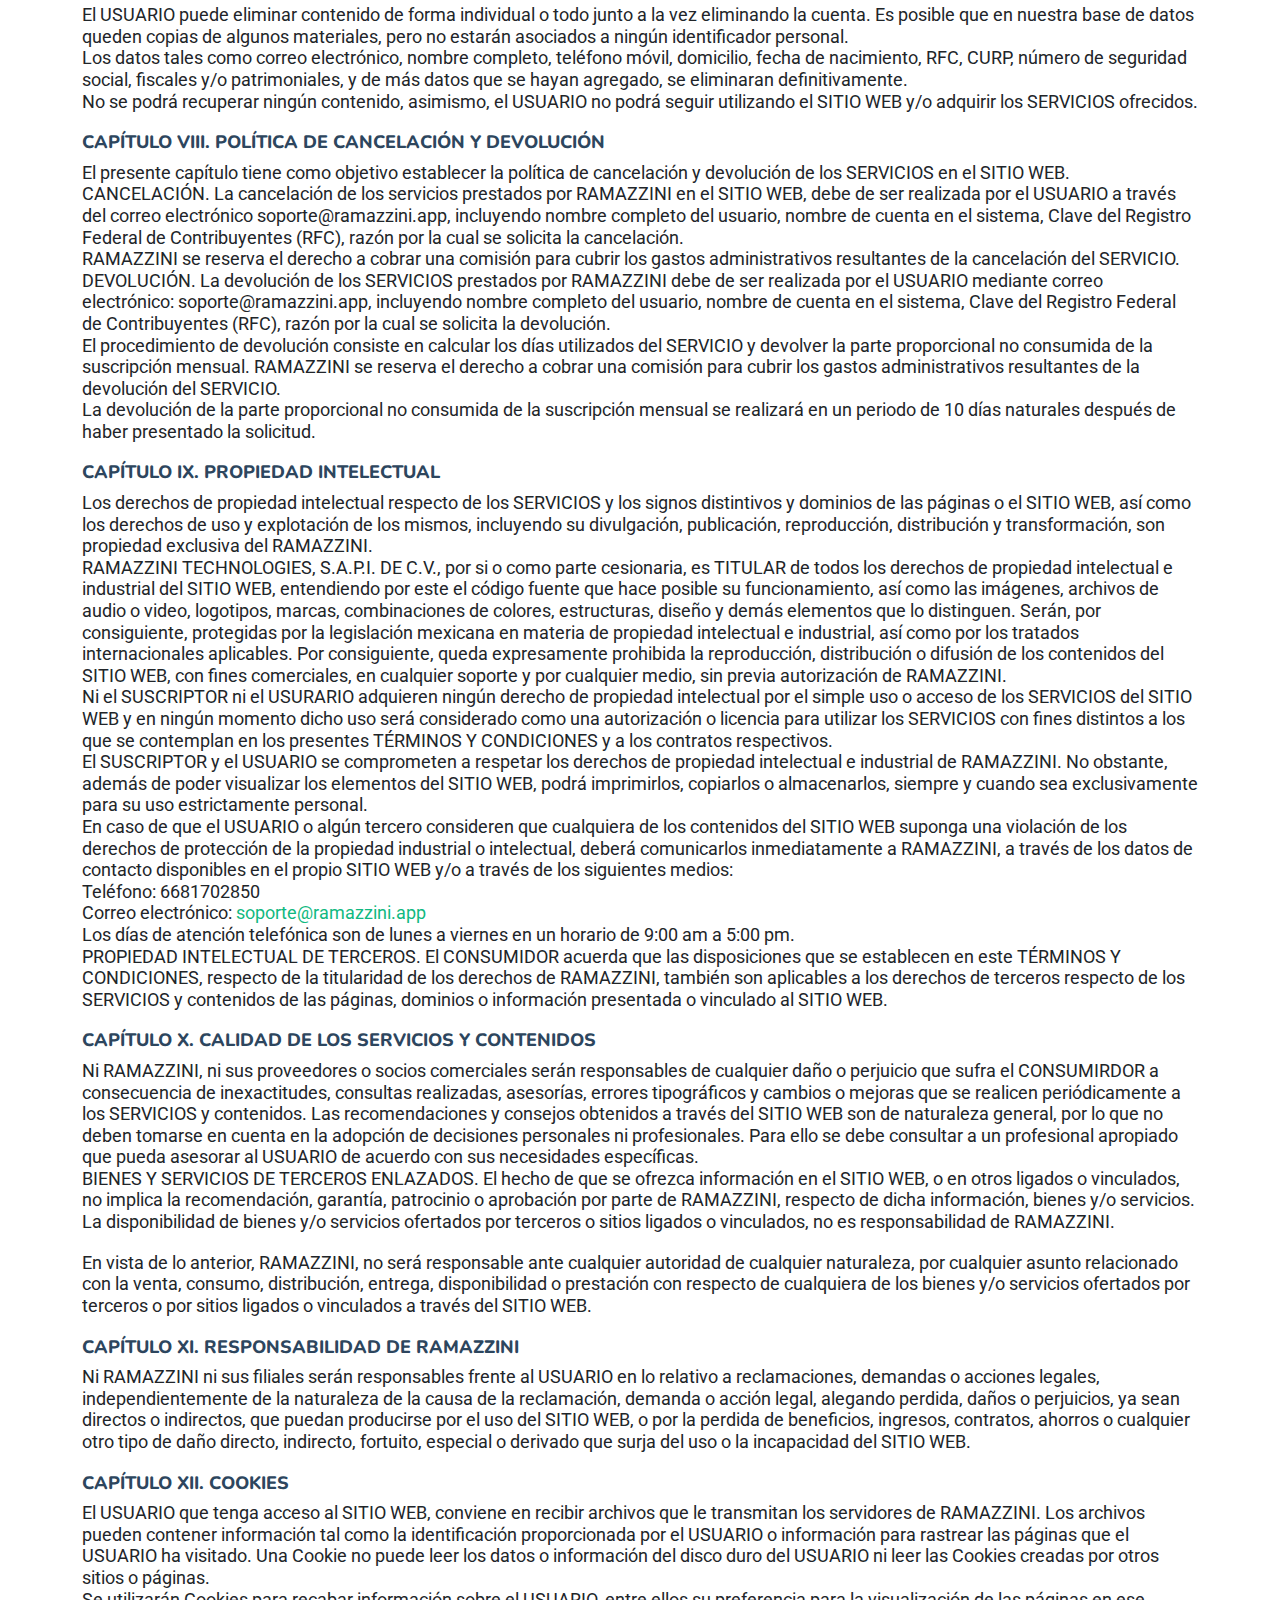
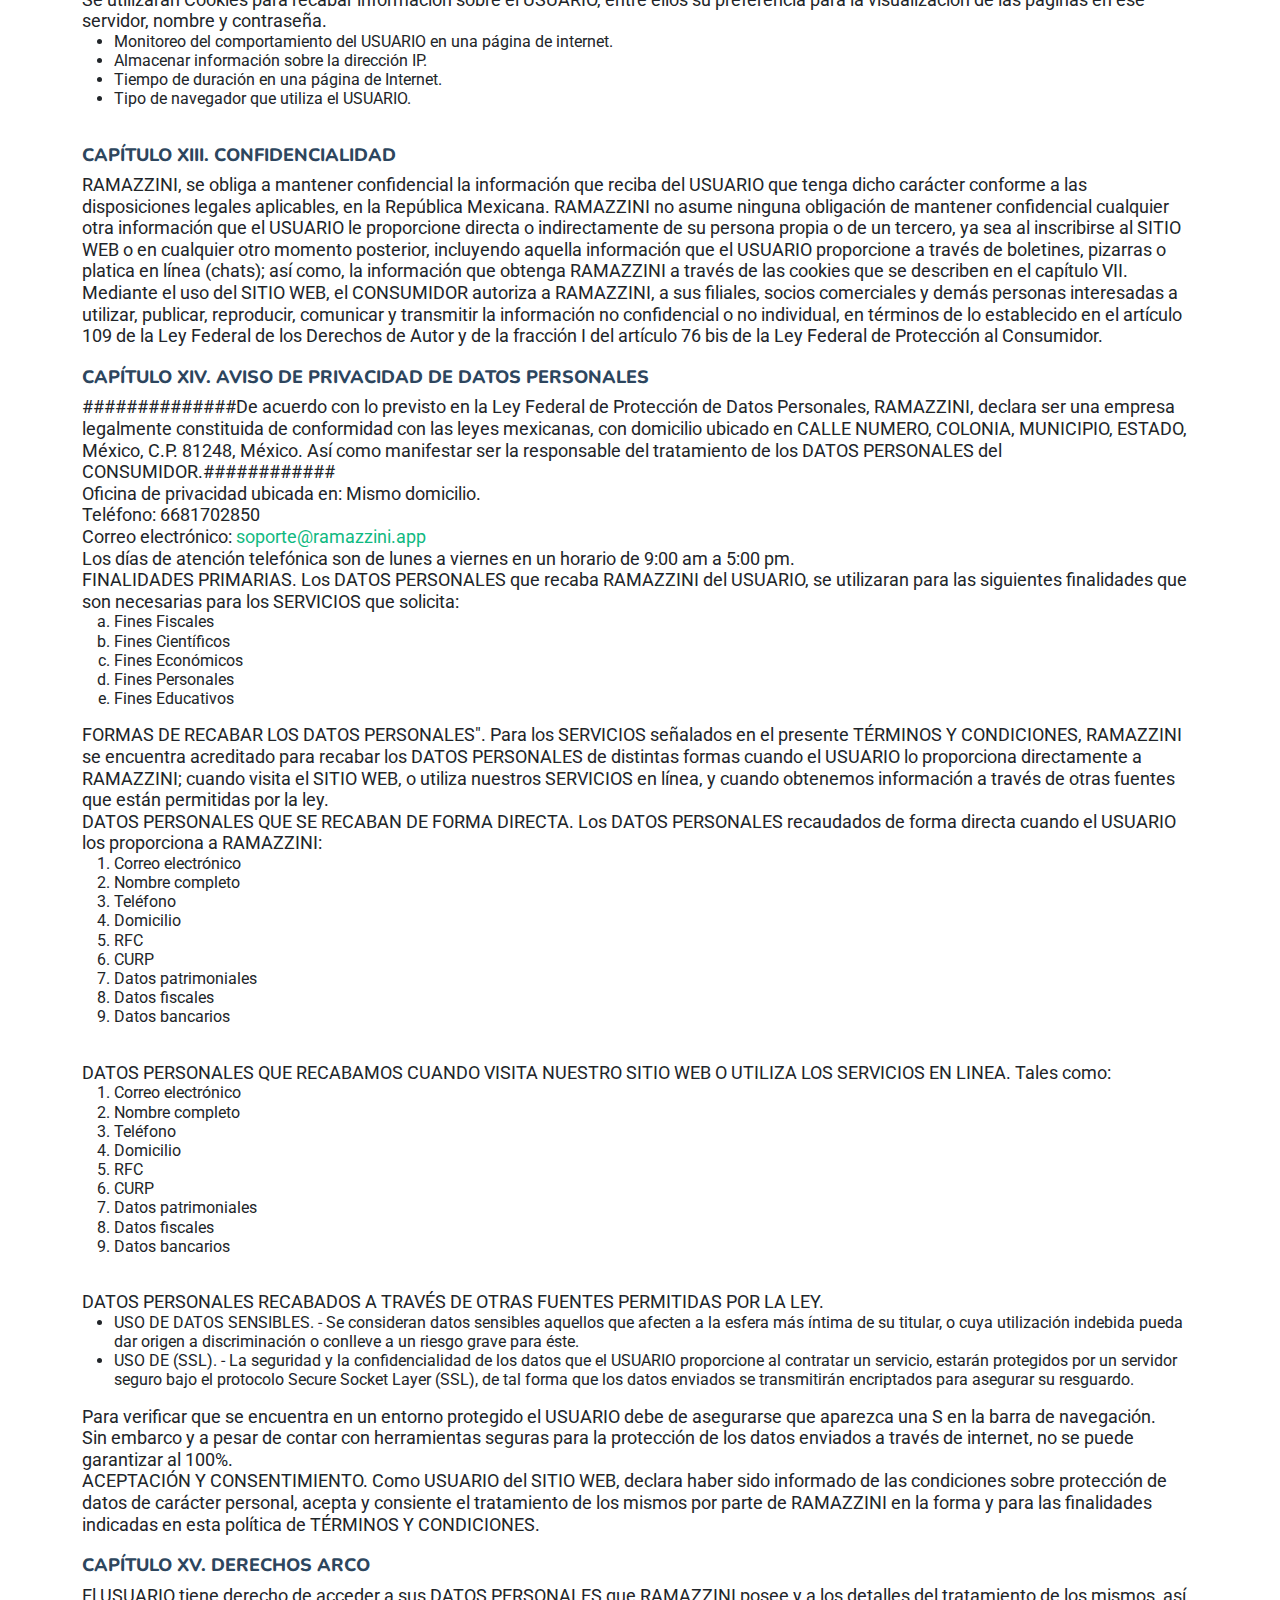
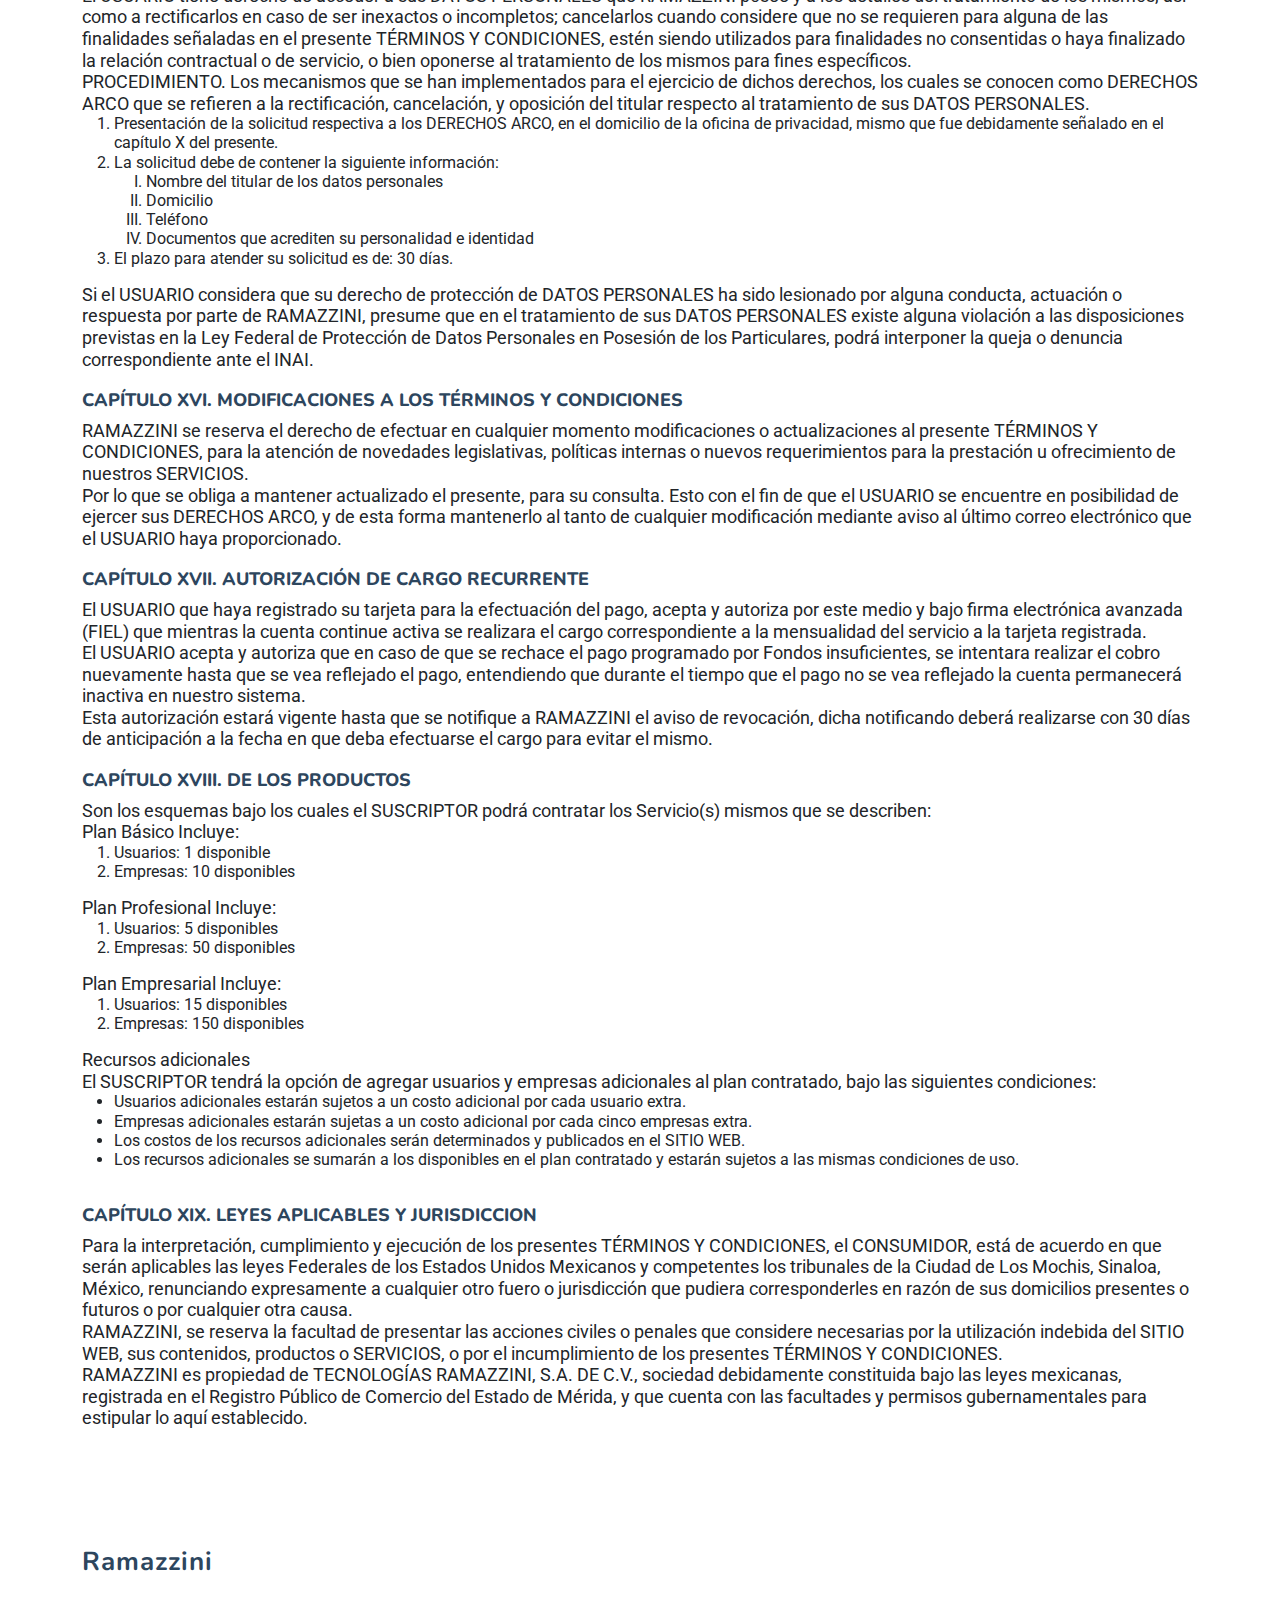
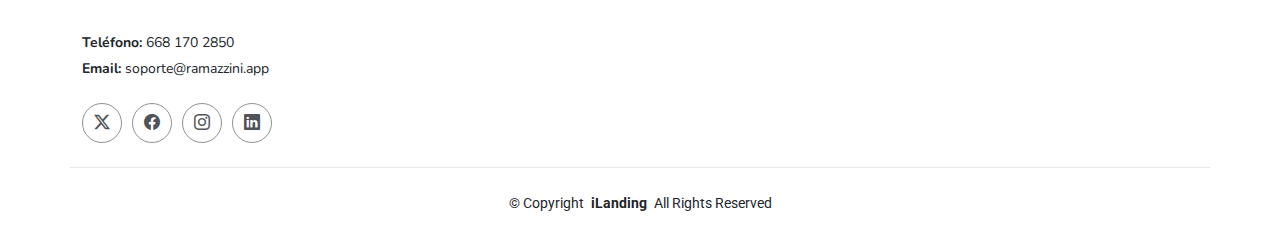
==== commit 2ea82e53: "Se ajustan algunos terminos y condiciones, falta la actualizacion final despues de registrar la empr" ====
--- a/terminos-y-condiciones.html
+++ b/terminos-y-condiciones.html
@@ -121,7 +121,7 @@
               <li><strong>"SERVICIOS":</strong> Servicios que RAMAZZINI presta en el SITIO WEB al USUARIO.</li>
               <li><strong>"SUSCRIPTOR":</strong> Persona física o moral que consume los productos y servicios ofrecidos por RAMAZZINI.</li>
               <li><strong>"USUARIO":</strong> Persona física que realiza el uso o acceso directo mediante equipo de cómputo y/o servicio de red de los contenidos y servicios ofrecidos en el SITIO WEB.</li>
-              <li><strong>"USUARIO ADMINISTRADOR":</strong> Designa perfiles, otorga y revoca facultades a otros USUARIOS.</li>
+              <li><strong>"USUARIO PRINCIPAL":</strong> Designa perfiles, otorga y revoca facultades a otros USUARIOS.</li>
               <li><strong>"PERFILES":</strong> Nivel de acceso que posee un USUARIO dentro del SITIO WEB.</li>
               <li><strong>"CONSUMIDOR":</strong> SUSCRIPTOR y USUARIO denominados en conjunto.</li>
               <li><strong>"DATOS PERSONALES":</strong> Cualquier información concerniente a una persona física o moral identificada o identificable.</li>
@@ -134,11 +134,10 @@
   
       <section class="TyC">
           <h5>CAPÍTULO II. DEL SUSCRIPTOR</h5>
-          <p>El SUSCRIPTOR autoriza a su(s) USUARIO(S) el uso, tratamiento, transmisión, divulgación de su información confidencial, datos personales, datos financieros, datos patrimoniales, datos bancarios, datos fiscales para el uso y acceso de los servicios prestados por RAMAZZINI en el SITIO WEB.</p>
+          <p>El SUSCRIPTOR autoriza a su(s) USUARIO(S) el uso, tratamiento, transmisión, divulgación de su información confidencial, datos personales, datos patrimoniales, datos fiscales y datos médicos del personal de sus empresas y clientes para el uso y acceso de los servicios prestados por RAMAZZINI en el SITIO WEB.</p>
           <p>La información del SUSCRIPTOR que se encuentre dada de alta con diversos USUARIOS, deberá contar con los permisos correspondientes del SUSCRIPTOR titular de la información.</p>
           <p>El SUSCRIPTOR es el responsable único y final de mantener en secreto sus claves de acceso con la cual tenga acceso a los SERVICIOS del SITIO WEB.</p>
           <p>El SUSCRIPTOR se responsabiliza del uso y divulgación de información que su(s) USUARIO(S) distribuyen y divulgan en el SITIO WEB, así como proporcionar información correcta y veraz en los formularios habilitados en el SITIO WEB, en los cuales el USUARIO tenga que proporcionar ciertos datos o información para el acceso a algún contenido, producto o servicio ofrecido por el propio SITIO WEB. En todo caso, el SUSCRIPTOR notificara de manera inmediata a RAMAZZINI acerca de cualquier hecho que permita suponer el uso indebido de la información registrada en dichos formularios, tales como, robo, extravío, o acceso no autorizado a cuenta y/o contraseñas, con el fin de proceder a su inmediata cancelación.</p>
-          <p>RAMAZZINI recomienda a el SUSCRIPTOR revisar la página del Servicio de Administración Tributaria (SAT) y sus portales bancarios correspondientes, esto con el fin de verificar que la información recibida se encuentre actualizada y detallada correctamente.</p>
           <p>El SUSCRIPTOR acepta que RAMAZZINI podrá administrar o gestionar el SITIO WEB de manera directa o a través de un TERCERO, lo cual no modifica en ningún sentido lo establecido en los presentes TÉRMINOS Y CONDICIONES.</p>
           <p>Al aceptar estos TÉRMINOS Y CONDICIONES, el SUSCRIPTOR da su CONSENTIMIENTO TÁCITO para regirse en lo establecido y disponer de la capacidad jurídica necesaria para sujetarse a los presentes TÉRMINOS Y CONDICIONES.</p>
       </section>
@@ -152,7 +151,6 @@
           <p>DE LA INFORMACIÓN. El SITIO WEB no tiene obligación de corroborar que la información presentada por el USUARIO sea propia, cierta, exacta y que cuenta con los poderes y facultades necesarios para el uso de los SERVICIOS prestados por RAMAZZINI.</p>
           <p>Aun así, el USUARIO se responsabiliza a proporcionar información correcta y veraz en los formularios habilitados en el SITIO WEB, en los cuales el USUARIO tenga que proporcionar ciertos datos o información para el acceso a algún contenido, producto o servicio ofrecido por el propio SITIO WEB. En todo caso, el USUARIO notificara de manera inmediata a RAMAZZINI acerca de cualquier hecho que permita suponer el uso indebido de la información registrada en dichos formularios, tales como, robo, extravío, o acceso no autorizado a cuenta y/o contraseñas, con el fin de proceder a su inmediata cancelación.</p>
           <br>
-          <p>RAMAZZINI recomienda a el USUARIO revisar la página del Servicio de Administración Tributaria (SAT) y sus portales bancarios correspondientes, esto con el fin de verificar que la información recibida se encuentre actualizada y detallada correctamente.</p>
           <p>Al tratarse de un SITIO WEB dirigido exclusivamente a personas que cuenten con la mayoría de edad, el USUARIO manifiesta ser mayor de edad y disponer de la capacidad jurídica necesaria para sujetarse a los presentes TÉRMINOS Y CONDICIONES.</p>
           <p>El SITIO WEB está dirigido principalmente a USUARIOS residentes en la República Mexicana, por lo cual, RAMAZZINI, no asegura que el SITIO WEB cumpla total o parcialmente con la legislación de otros países, de forma que, si el USUARIO reside o tiene su domicilio establecido en otro país y decide acceder o utilizar el SITIO WEB, lo hará bajo su propia responsabilidad y deberá asegurarse de que tal acceso y navegación cumple con la legislación local que le es aplicable, no asumiendo RAMAZZINI ninguna responsabilidad que se pueda derivar de dicho acto.</p>
           <br>
@@ -197,7 +195,7 @@
       <section class="TyC">
           <h5>CAPÍTULO VII. ELIMINACIÓN DE CUENTA</h5>
           <p>El USUARIO puede eliminar contenido de forma individual o todo junto a la vez eliminando la cuenta. Es posible que en nuestra base de datos queden copias de algunos materiales, pero no estarán asociados a ningún identificador personal.</p>
-          <p>Los datos tales como correo electrónico, nombre completo, nacionalidad, teléfono, teléfono móvil, domicilio, fecha y lugar de nacimiento, RFC, CURP, número de seguridad social, datos financieros, fiscales, patrimoniales y/o bancarios, y de más datos que se hayan agregado, se eliminaran definitivamente.</p>
+          <p>Los datos tales como correo electrónico, nombre completo, teléfono móvil, domicilio, fecha de nacimiento, RFC, CURP, número de seguridad social, fiscales y/o patrimoniales, y de más datos que se hayan agregado, se eliminaran definitivamente.</p>
           <p>No se podrá recuperar ningún contenido, asimismo, el USUARIO no podrá seguir utilizando el SITIO WEB y/o adquirir los SERVICIOS ofrecidos.</p>
       </section>
 
@@ -257,7 +255,7 @@
 
       <section class="TyC">
         <h5>CAPÍTULO XIV. AVISO DE PRIVACIDAD DE DATOS PERSONALES</h5>
-        <p>##############De acuerdo con lo previsto en la Ley Federal de Protección de Datos Personales, RAMAZZINI, declara ser una empresa legalmente constituida de conformidad con las leyes mexicanas, con domicilio ubicado en Benito Juárez 898 int. 3D-2, esquina con Av. Ignacio Morones Prieto, Col. Centro, San Pedro Garza García, Nuevo León, México, C.P. 66230, México. Así como manifestar ser la responsable del tratamiento de los DATOS PERSONALES del CONSUMIDOR.############</p>
+        <p>##############De acuerdo con lo previsto en la Ley Federal de Protección de Datos Personales, RAMAZZINI, declara ser una empresa legalmente constituida de conformidad con las leyes mexicanas, con domicilio ubicado en CALLE NUMERO, COLONIA, MUNICIPIO, ESTADO, México, C.P. 81248, México. Así como manifestar ser la responsable del tratamiento de los DATOS PERSONALES del CONSUMIDOR.############</p>
         <p>Oficina de privacidad ubicada en: Mismo domicilio.</p>
         <p>Teléfono: 6681702850</p>
         <p>Correo electrónico: <a title="soporte@ramazzini.app" href="soporte@ramazzini.app">soporte@ramazzini.app</a></p>
@@ -277,11 +275,8 @@
           <li>Nombre completo</li>
           <li>Teléfono</li>
           <li>Domicilio</li>
-          <li>Fecha y lugar de nacimiento</li>
           <li>RFC</li>
           <li>CURP</li>
-          <li>Número de Seguro Social</li>
-          <li>Datos financieros</li>
           <li>Datos patrimoniales</li>
           <li>Datos fiscales</li>
           <li>Datos bancarios</li>
@@ -293,11 +288,8 @@
           <li>Nombre completo</li>
           <li>Teléfono</li>
           <li>Domicilio</li>
-          <li>Fecha y lugar de nacimiento</li>
           <li>RFC</li>
           <li>CURP</li>
-          <li>Número de Seguro Social</li>
-          <li>Datos financieros</li>
           <li>Datos patrimoniales</li>
           <li>Datos fiscales</li>
           <li>Datos bancarios</li>
@@ -340,7 +332,7 @@
 
       <section class="TyC">
         <h5>CAPÍTULO XVII. AUTORIZACIÓN DE CARGO RECURRENTE</h5>
-        <p>El USUARIO que haya registrado su tarjeta para la efectuación del pago, acepta y autoriza por este medio y bajo firma electrónica avanzada (FIEL) que mientras la cuenta continue activa se realizara el cargo correspondiente a la mensualidad del servicio a la tarjeta registrada; RAMAZZINI se compromete a enviar vía el correo electrónico registrado en la página al momento del cobro el recibo correspondiente al cobro realizado.</p>
+        <p>El USUARIO que haya registrado su tarjeta para la efectuación del pago, acepta y autoriza por este medio y bajo firma electrónica avanzada (FIEL) que mientras la cuenta continue activa se realizara el cargo correspondiente a la mensualidad del servicio a la tarjeta registrada. <!-- RAMAZZINI se compromete a enviar vía el correo electrónico registrado en la página al momento del cobro el recibo correspondiente al cobro realizado. --></p>
         <p>El USUARIO acepta y autoriza que en caso de que se rechace el pago programado por Fondos insuficientes, se intentara realizar el cobro nuevamente hasta que se vea reflejado el pago, entendiendo que durante el tiempo que el pago no se vea reflejado la cuenta permanecerá inactiva en nuestro sistema.</p>
         <p>Esta autorización estará vigente hasta que se notifique a RAMAZZINI el aviso de revocación, dicha notificando deberá realizarse con 30 días de anticipación a la fecha en que deba efectuarse el cargo para evitar el mismo.</p>
       </section>
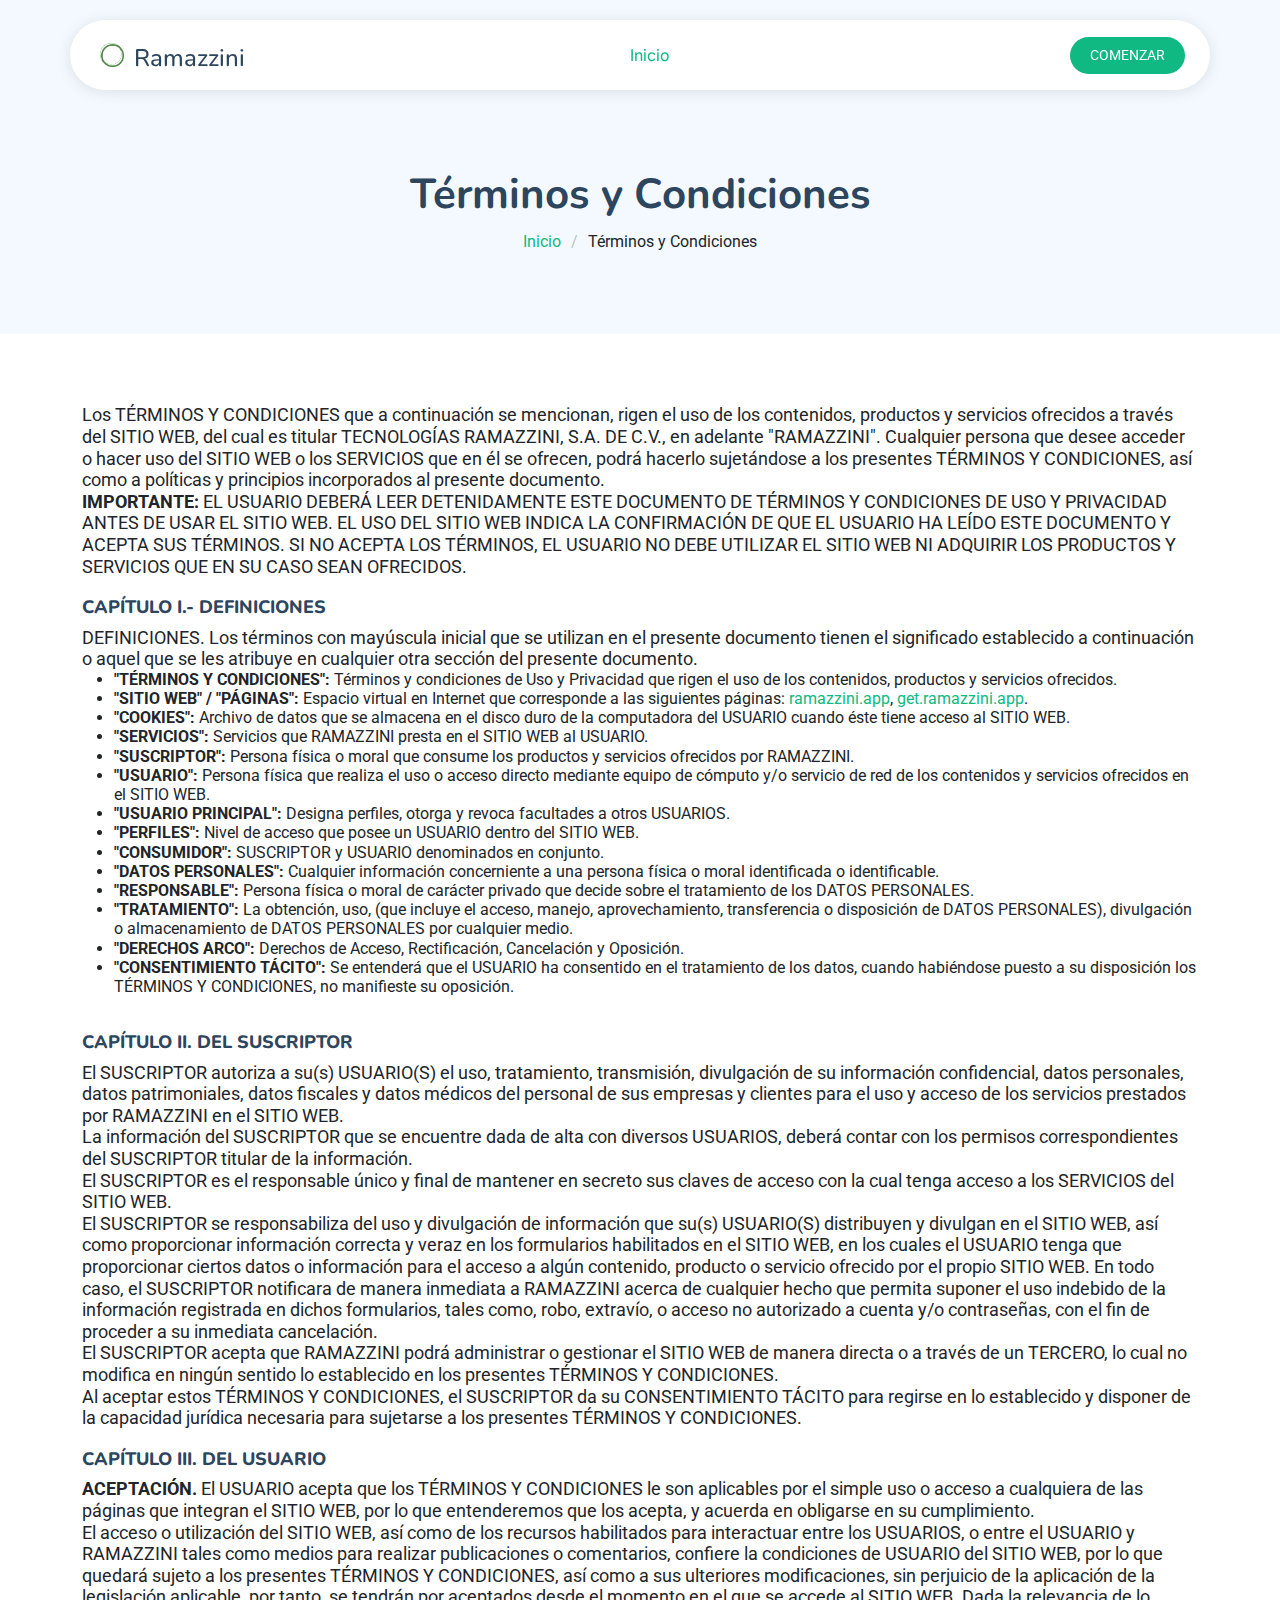
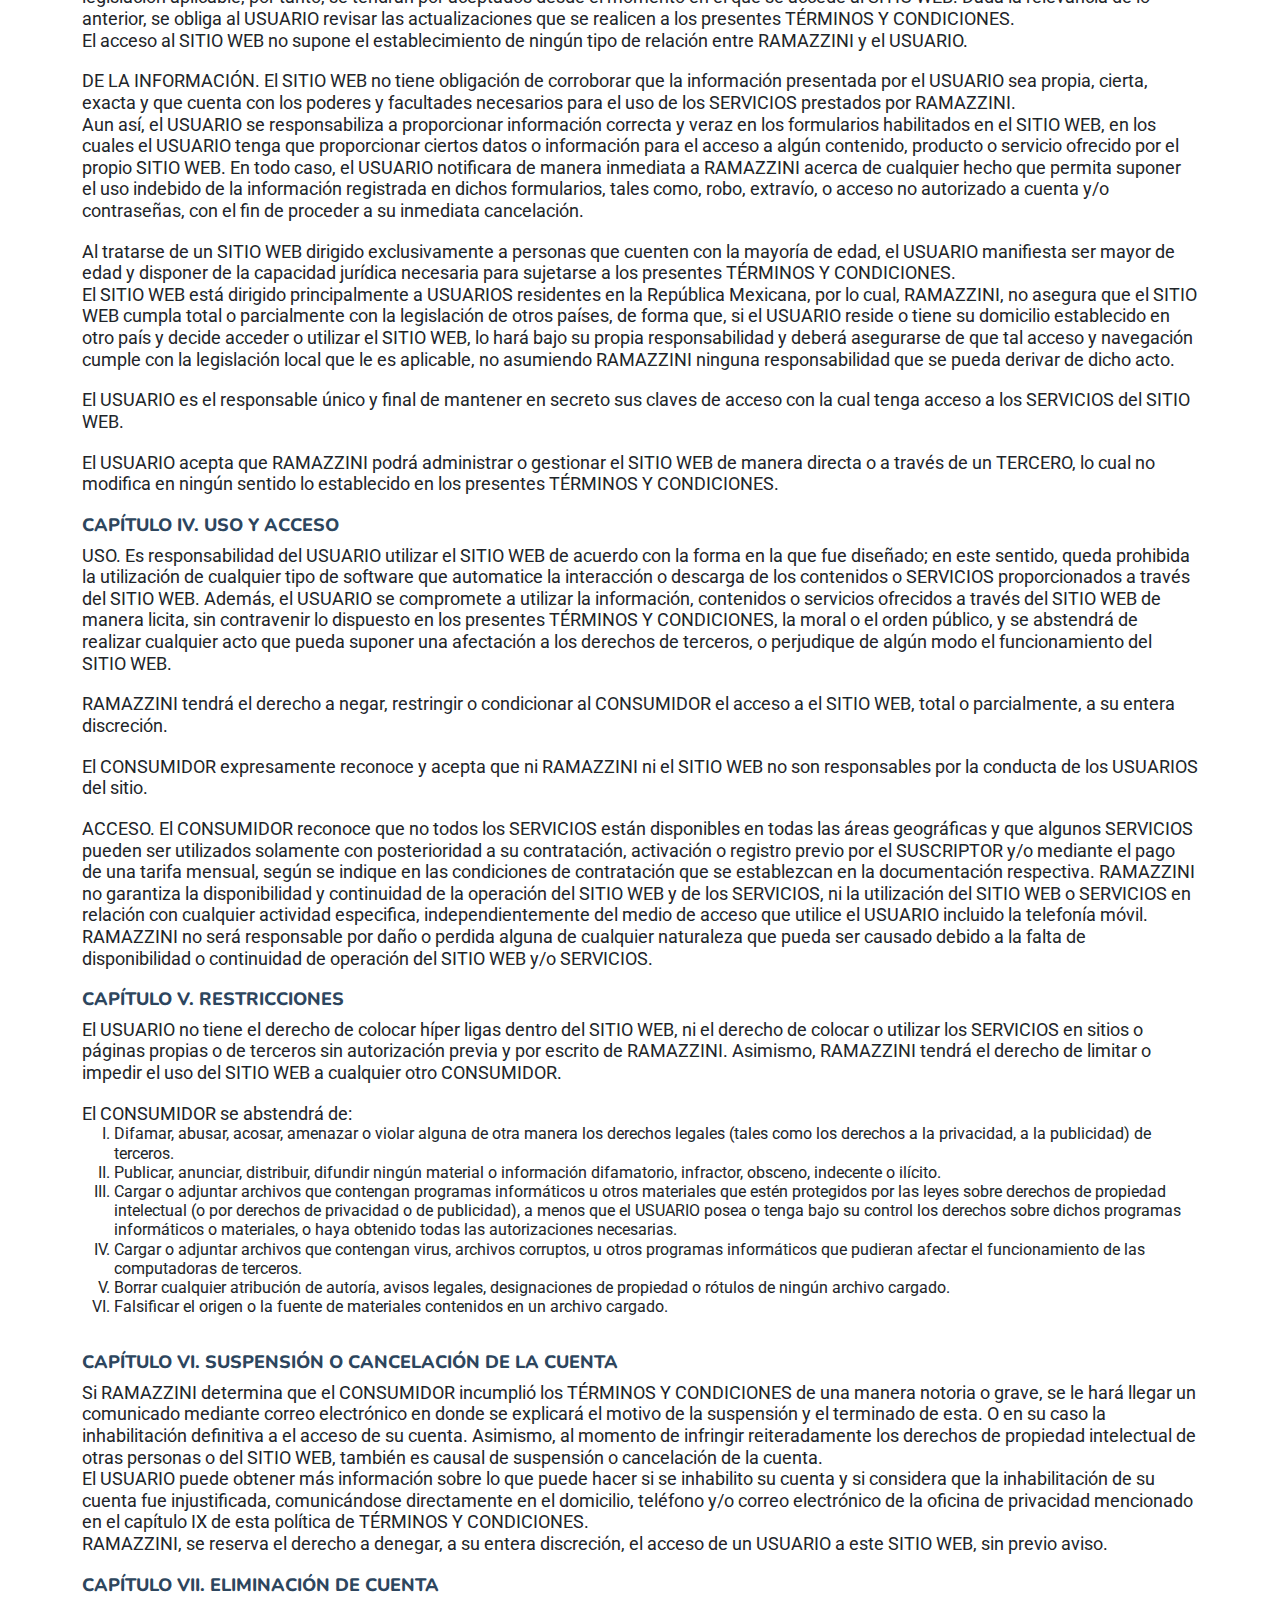
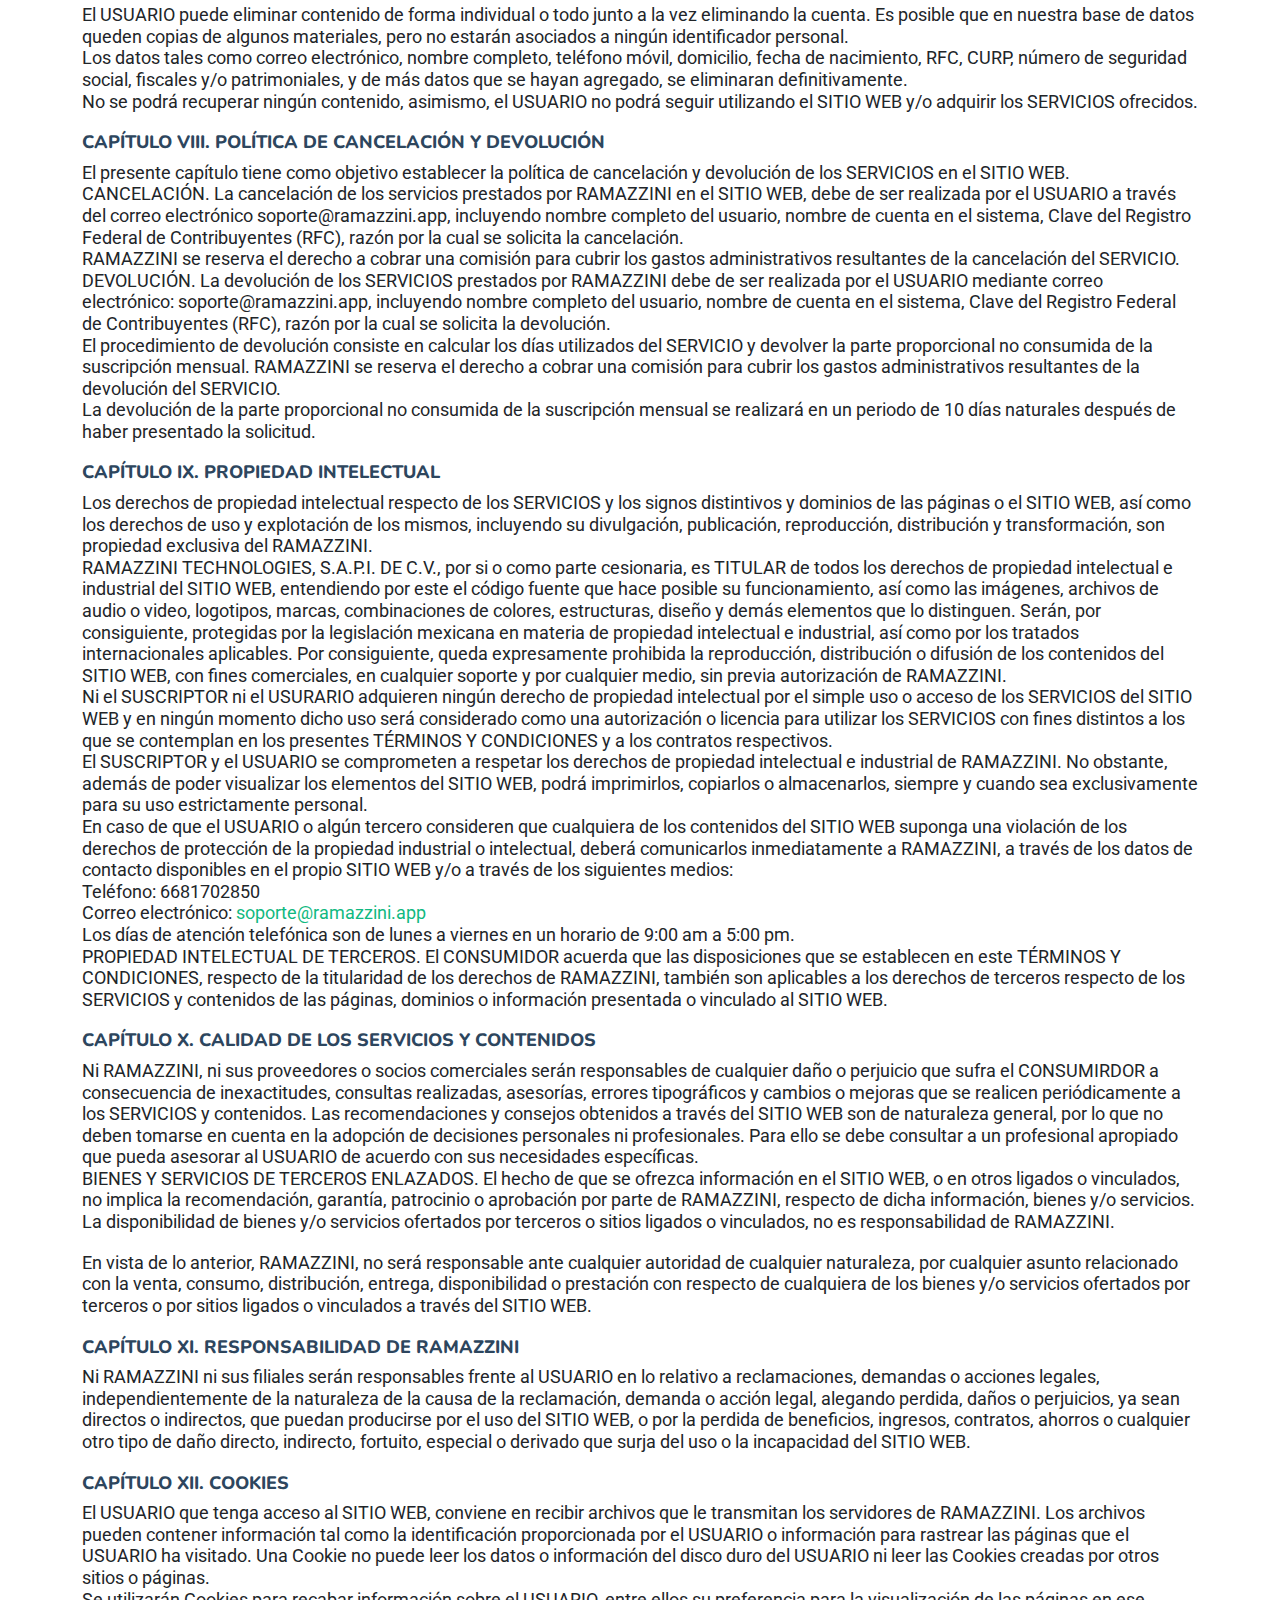
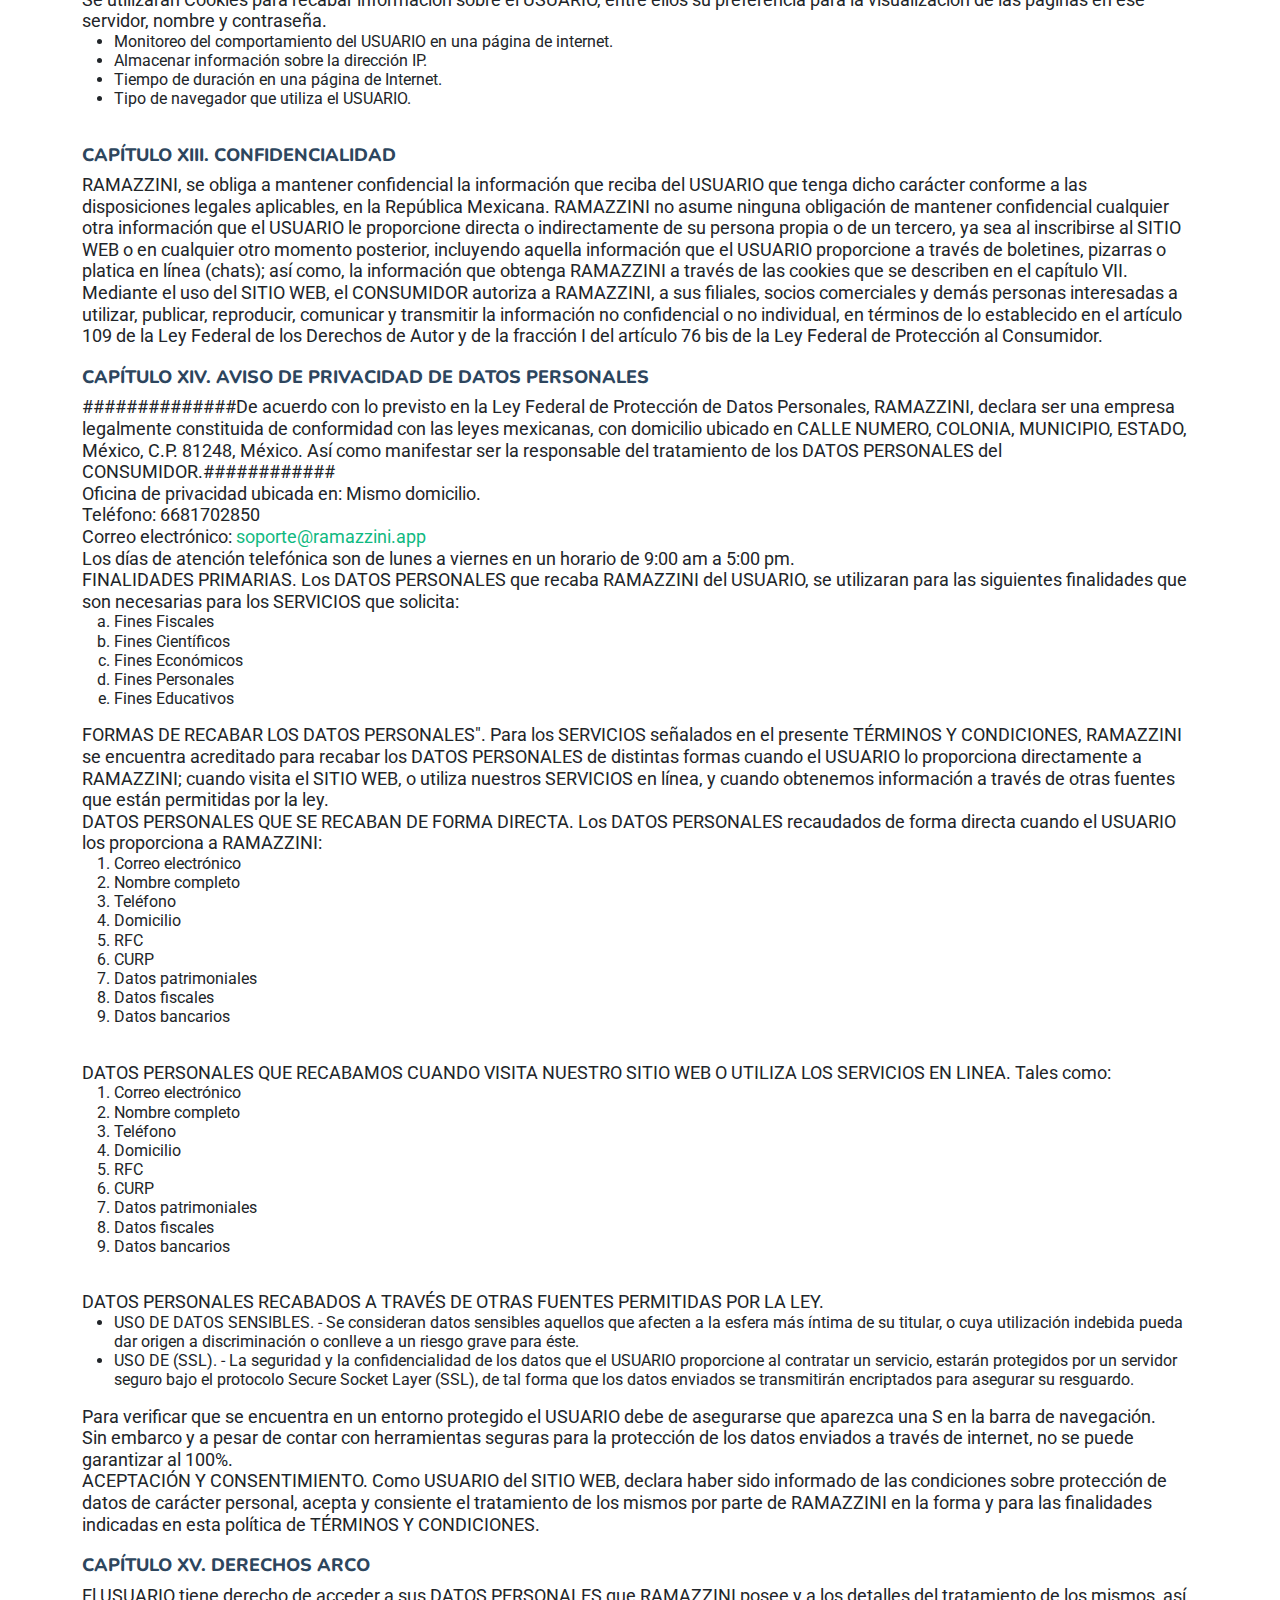
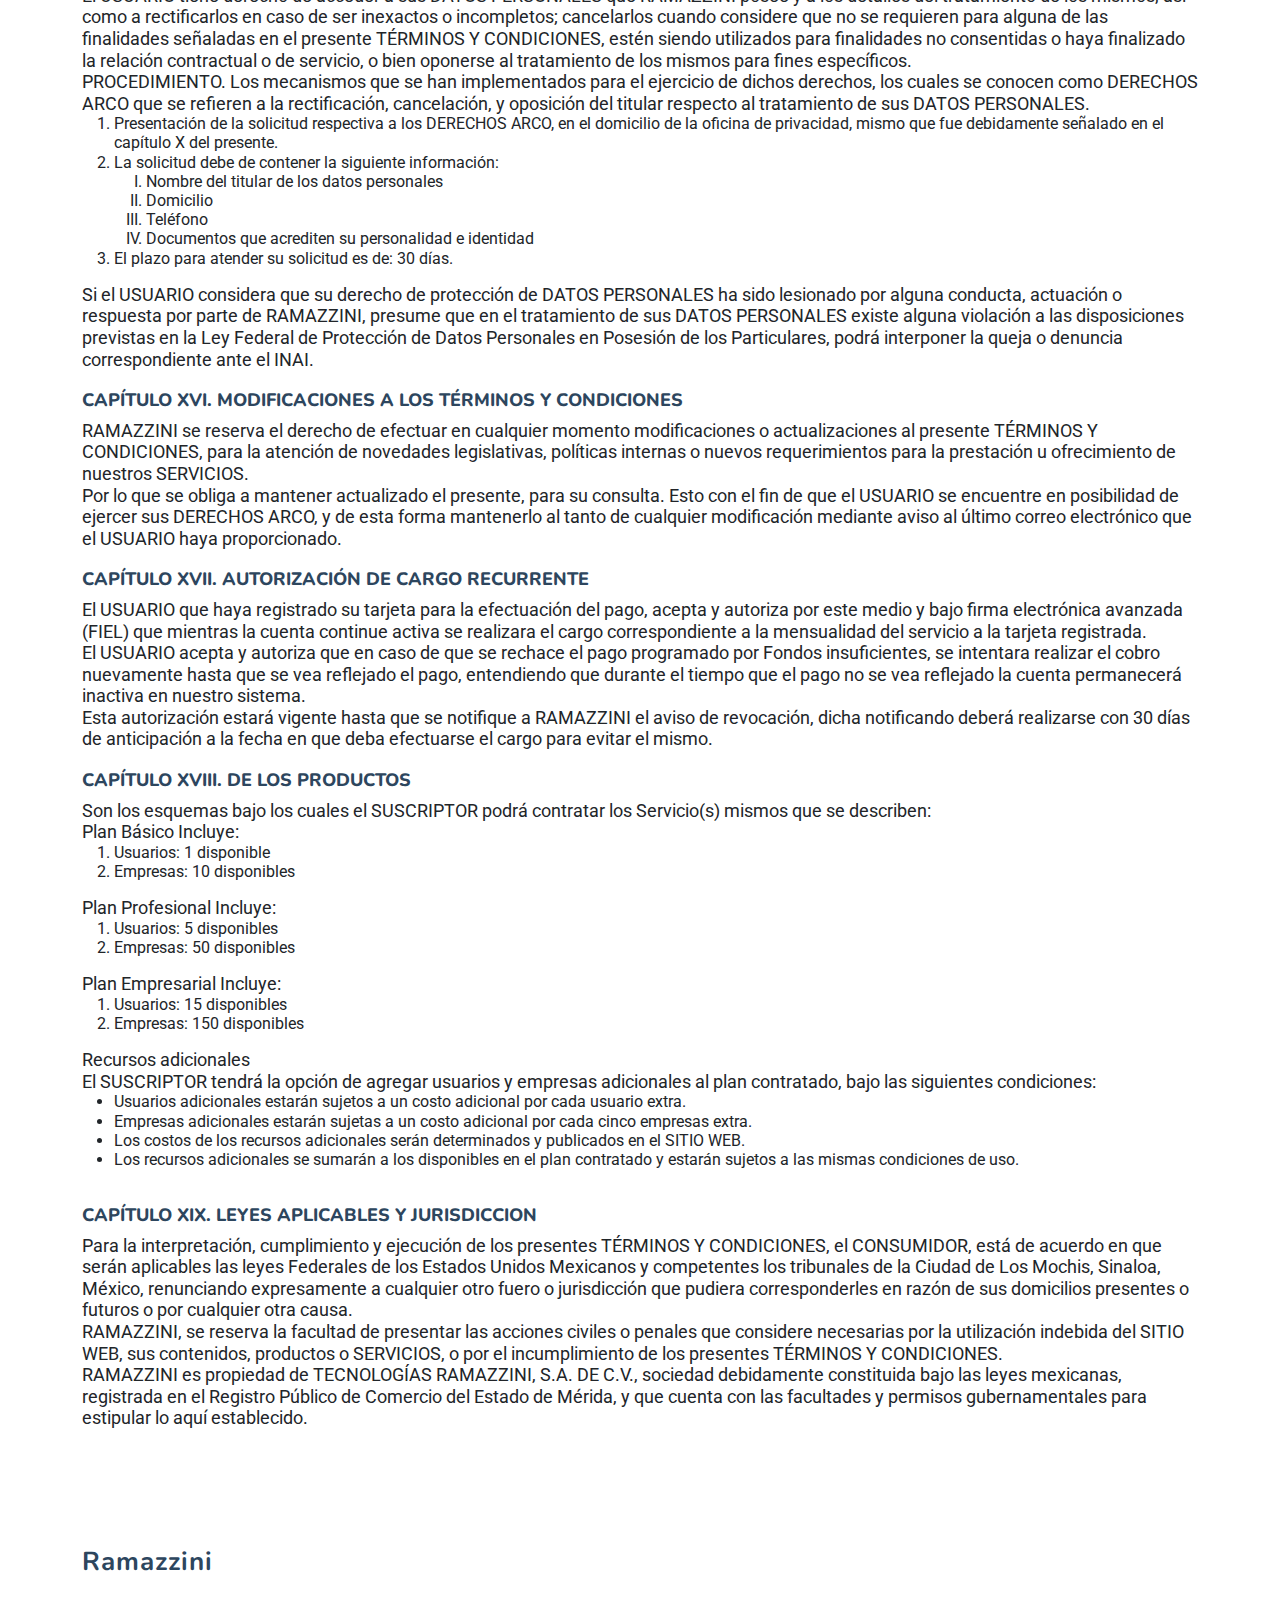
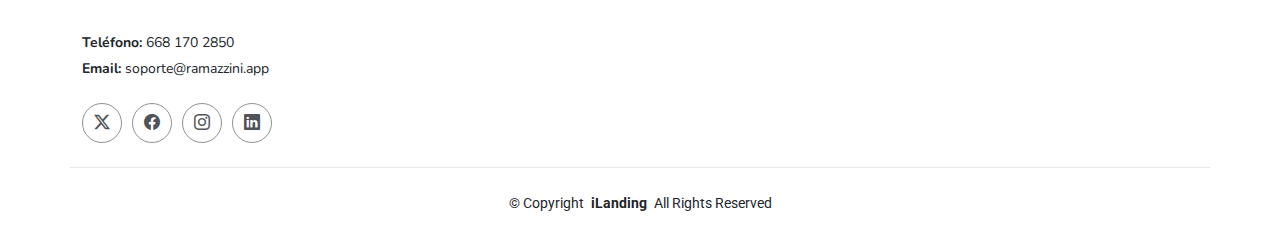
==== commit efb9e089: "Update" ====
--- a/terminos-y-condiciones.html
+++ b/terminos-y-condiciones.html
@@ -49,11 +49,11 @@
 
       <nav id="navmenu" class="navmenu">
         <ul>
-          <li><a href="#hero" class="active">Inicio</a></li>
-          <li><a href="#about">Impacto</a></li>
-          <li><a href="#features">Funciones</a></li>
+          <li><a href="https://get.ramazzini.app" class="active">Inicio</a></li>
+          <!--<li><a href="#about">Impacto</a></li>
+          <li><a href="#features">Funciones</a></li> -->
           <!-- <li><a href="#services">Servicios</a></li> -->
-          <li><a href="#pricing">Precios</a></li>
+          <!-- <li><a href="#pricing">Precios</a></li> -->
           <!-- <li class="dropdown"><a href="#"><span>Dropdown</span> <i class="bi bi-chevron-down toggle-dropdown"></i></a>
             <ul>
               <li><a href="#">Dropdown 1</a></li>
@@ -71,7 +71,7 @@
               <li><a href="#">Dropdown 4</a></li>
             </ul>
           </li> -->
-          <li><a href="#contact">Contacto</a></li>
+          <!-- <li><a href="#contact">Contacto</a></li> -->
         </ul>
         <i class="mobile-nav-toggle d-xl-none bi bi-list"></i>
       </nav>
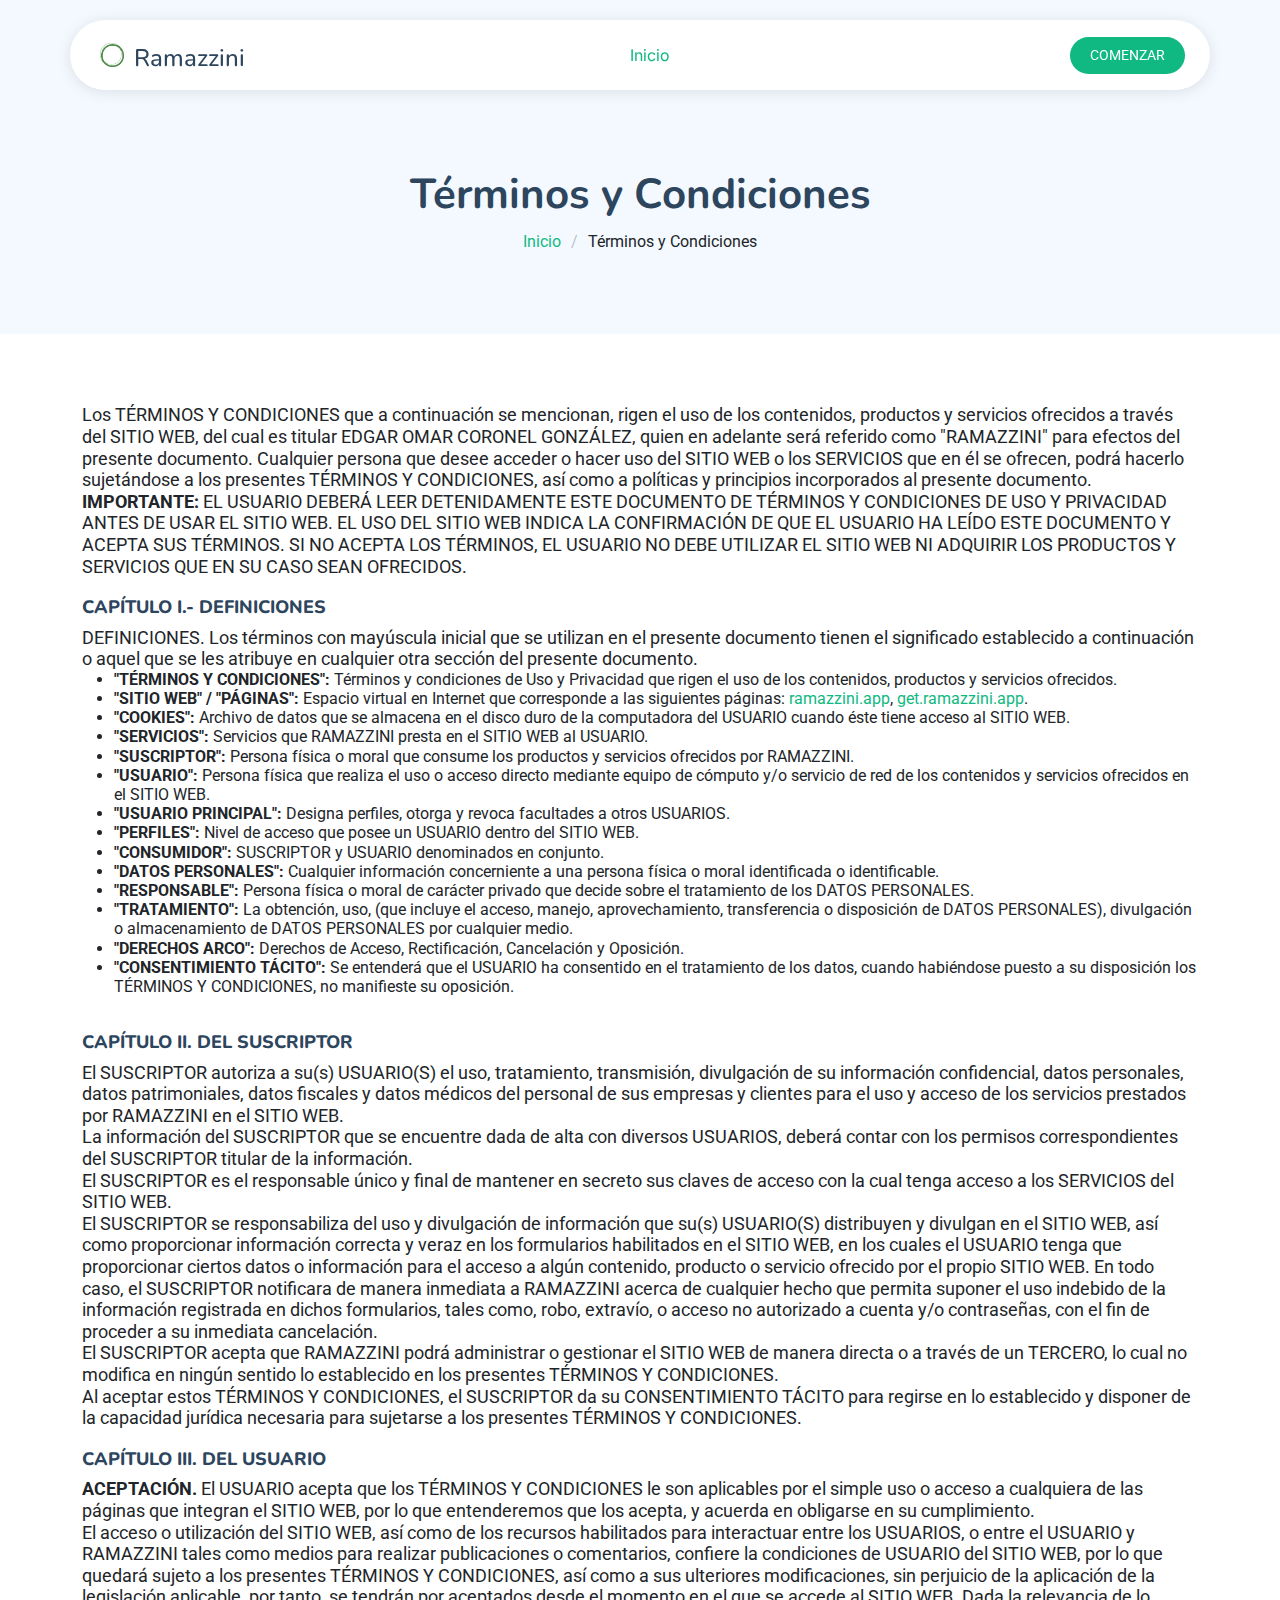
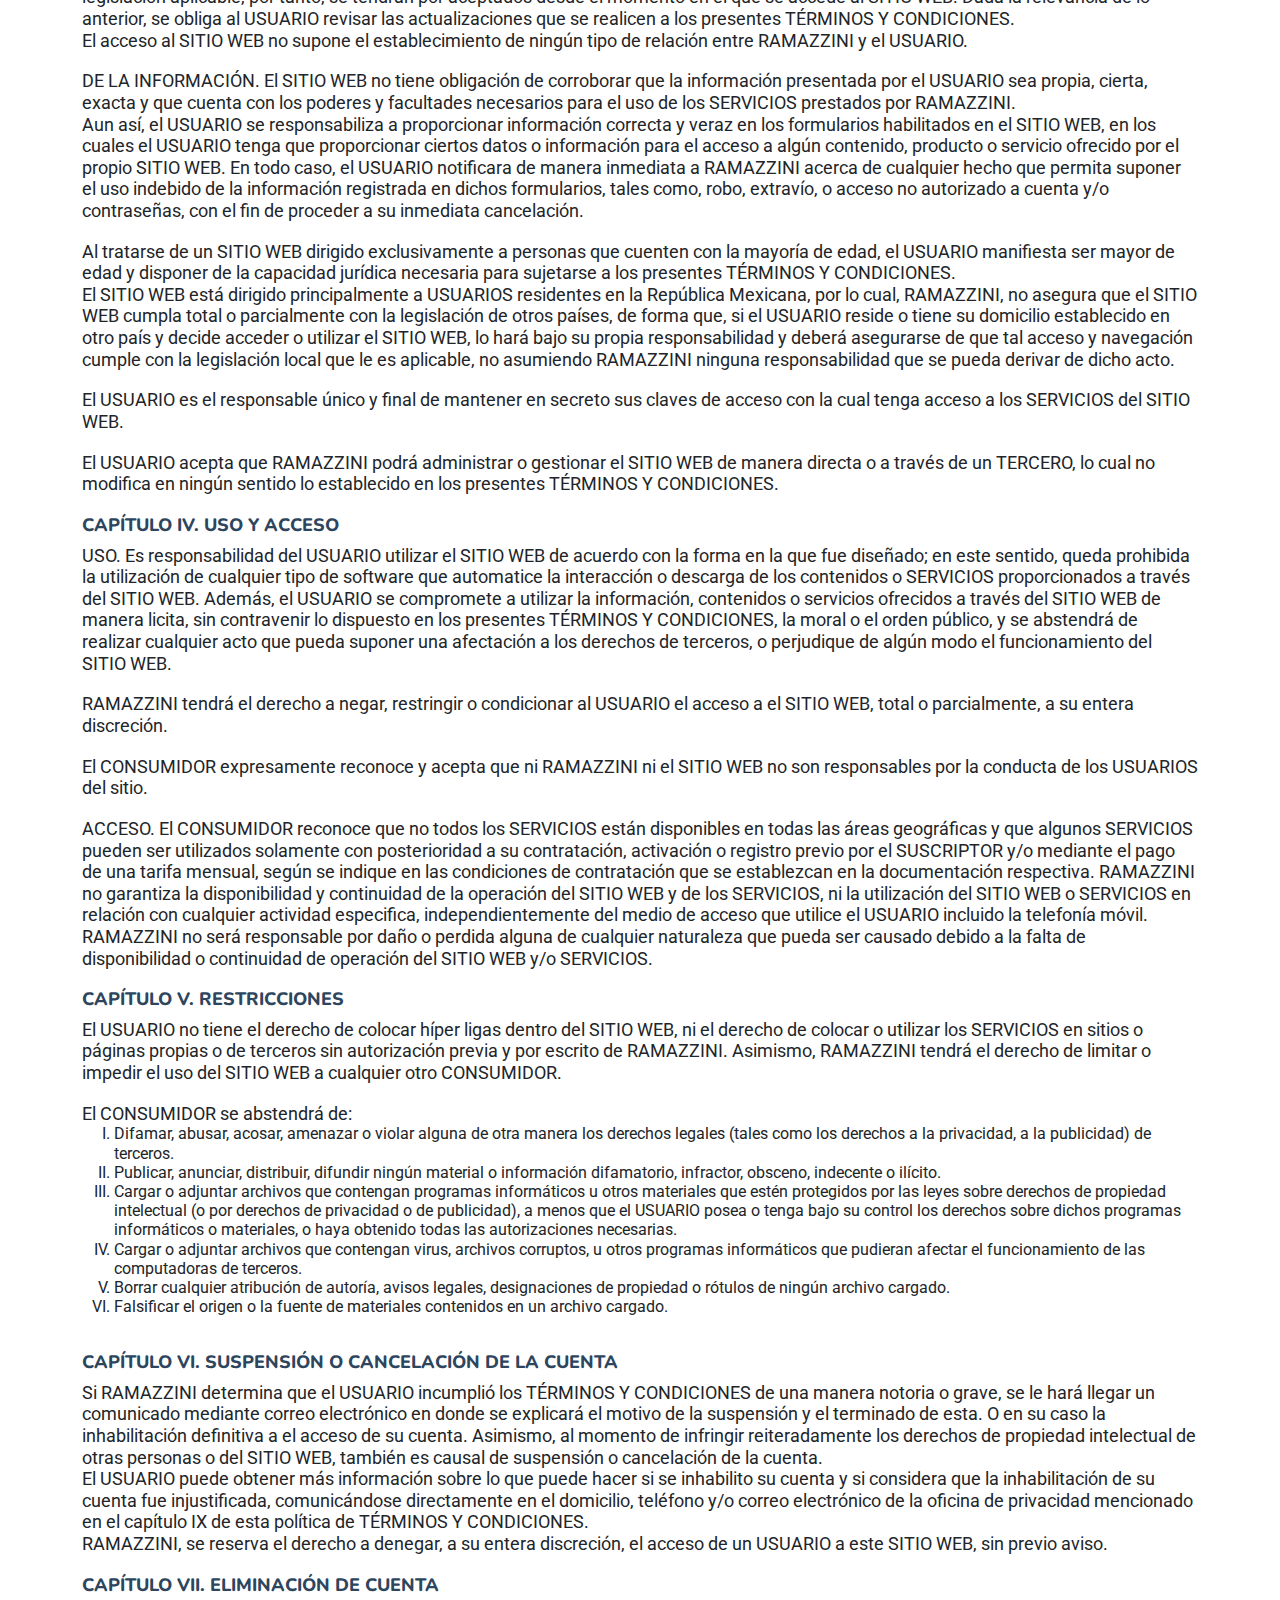
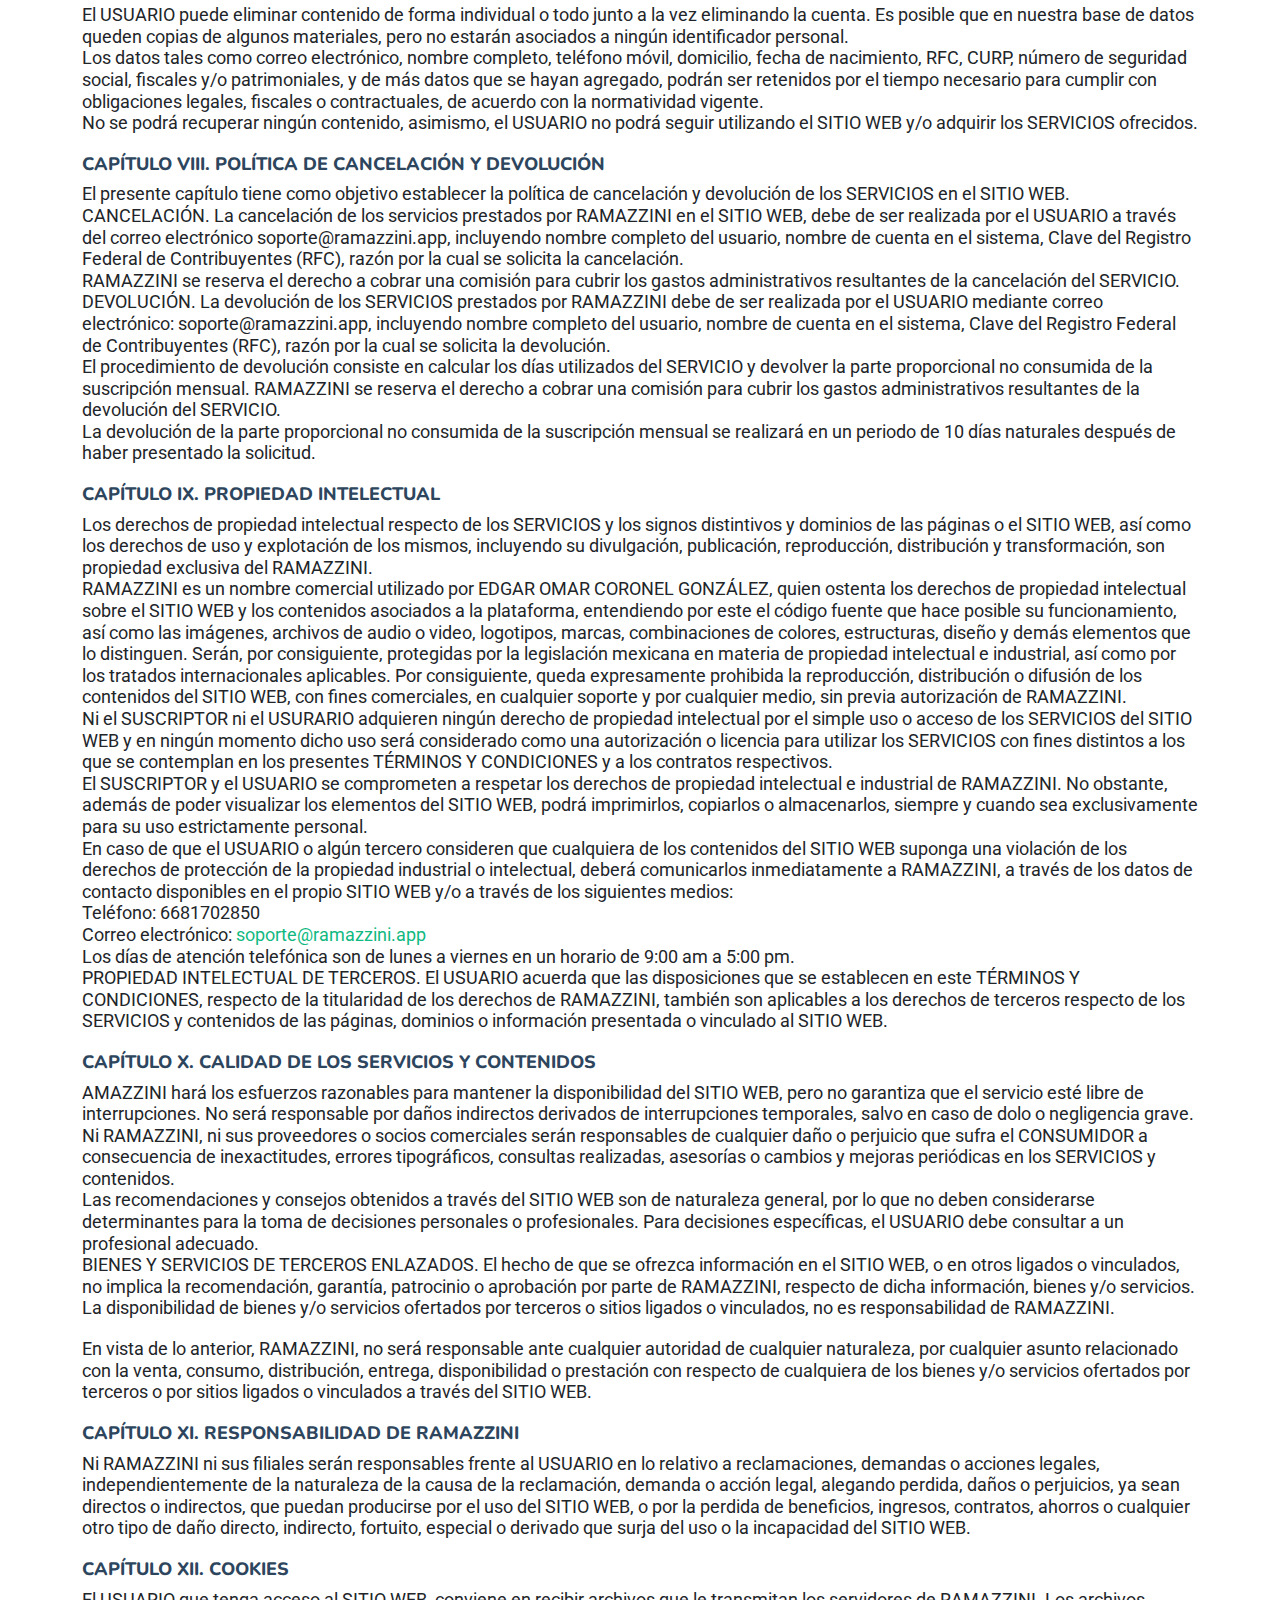
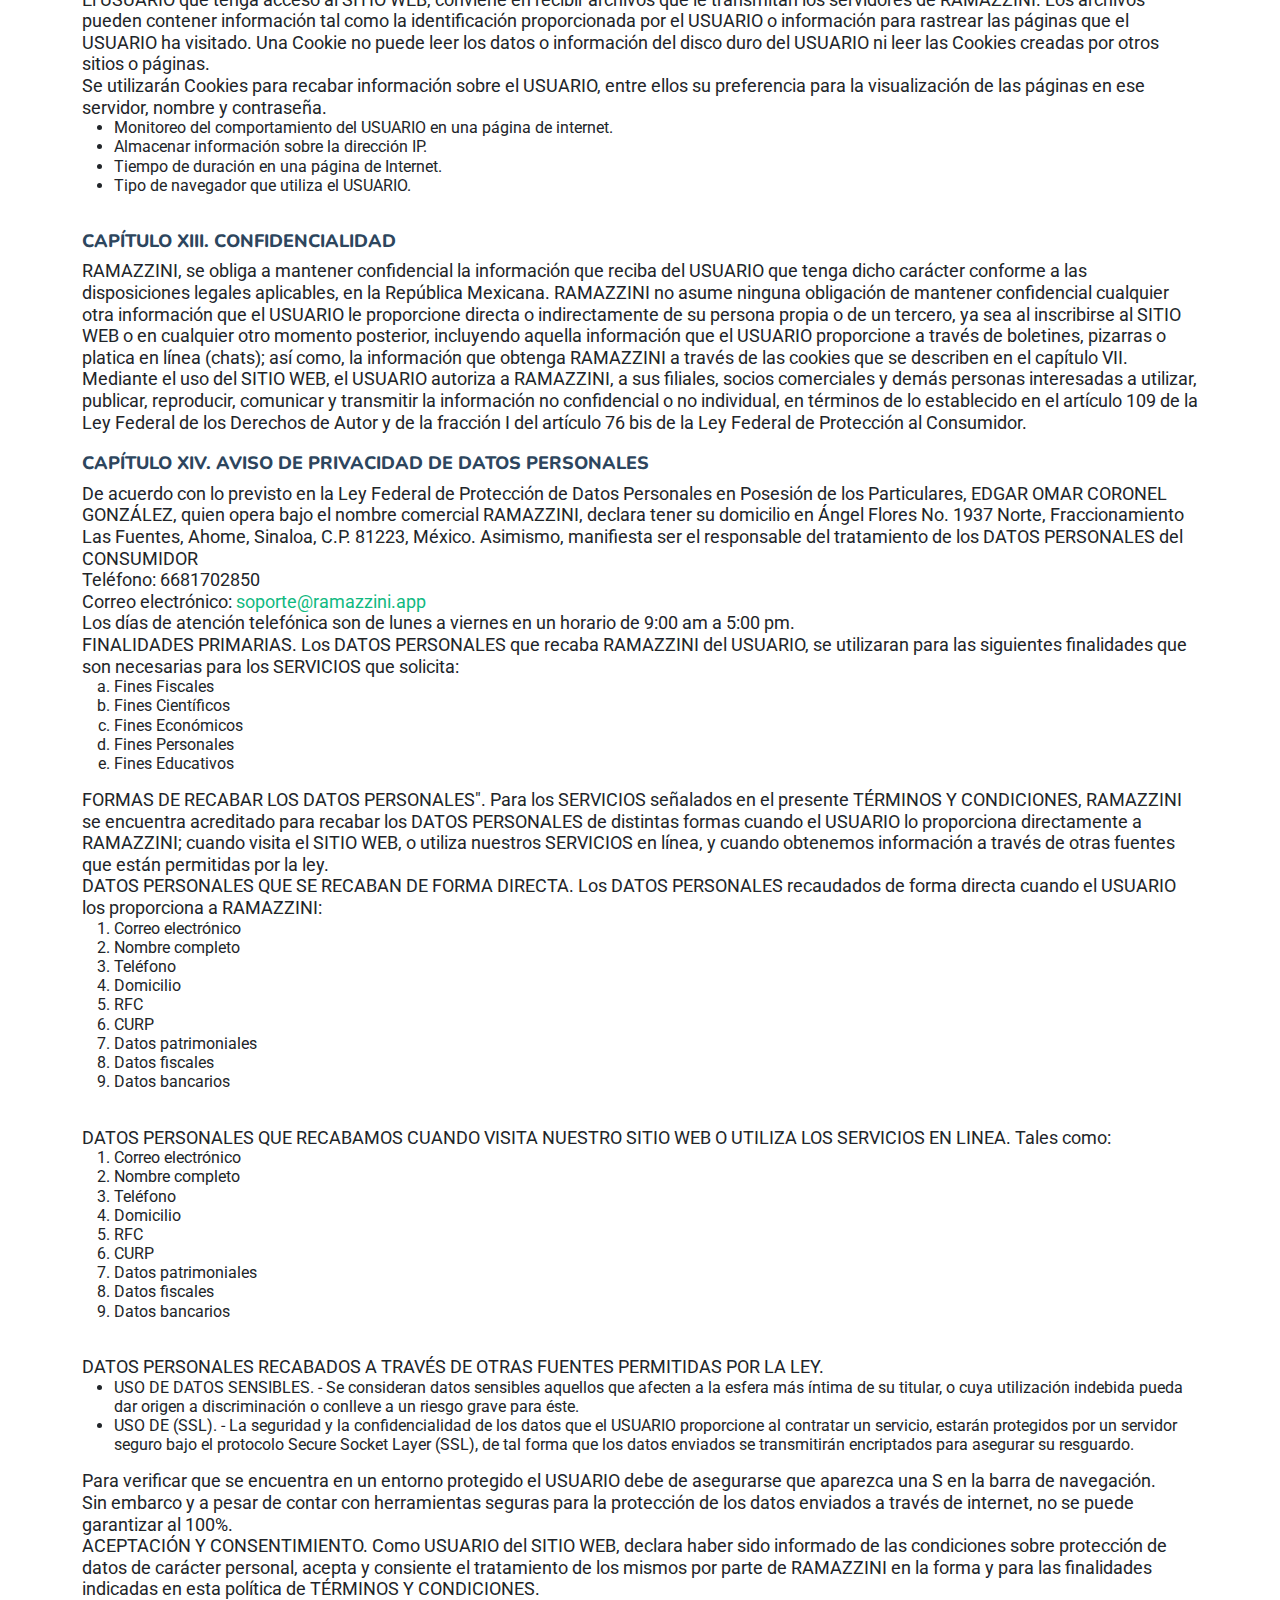
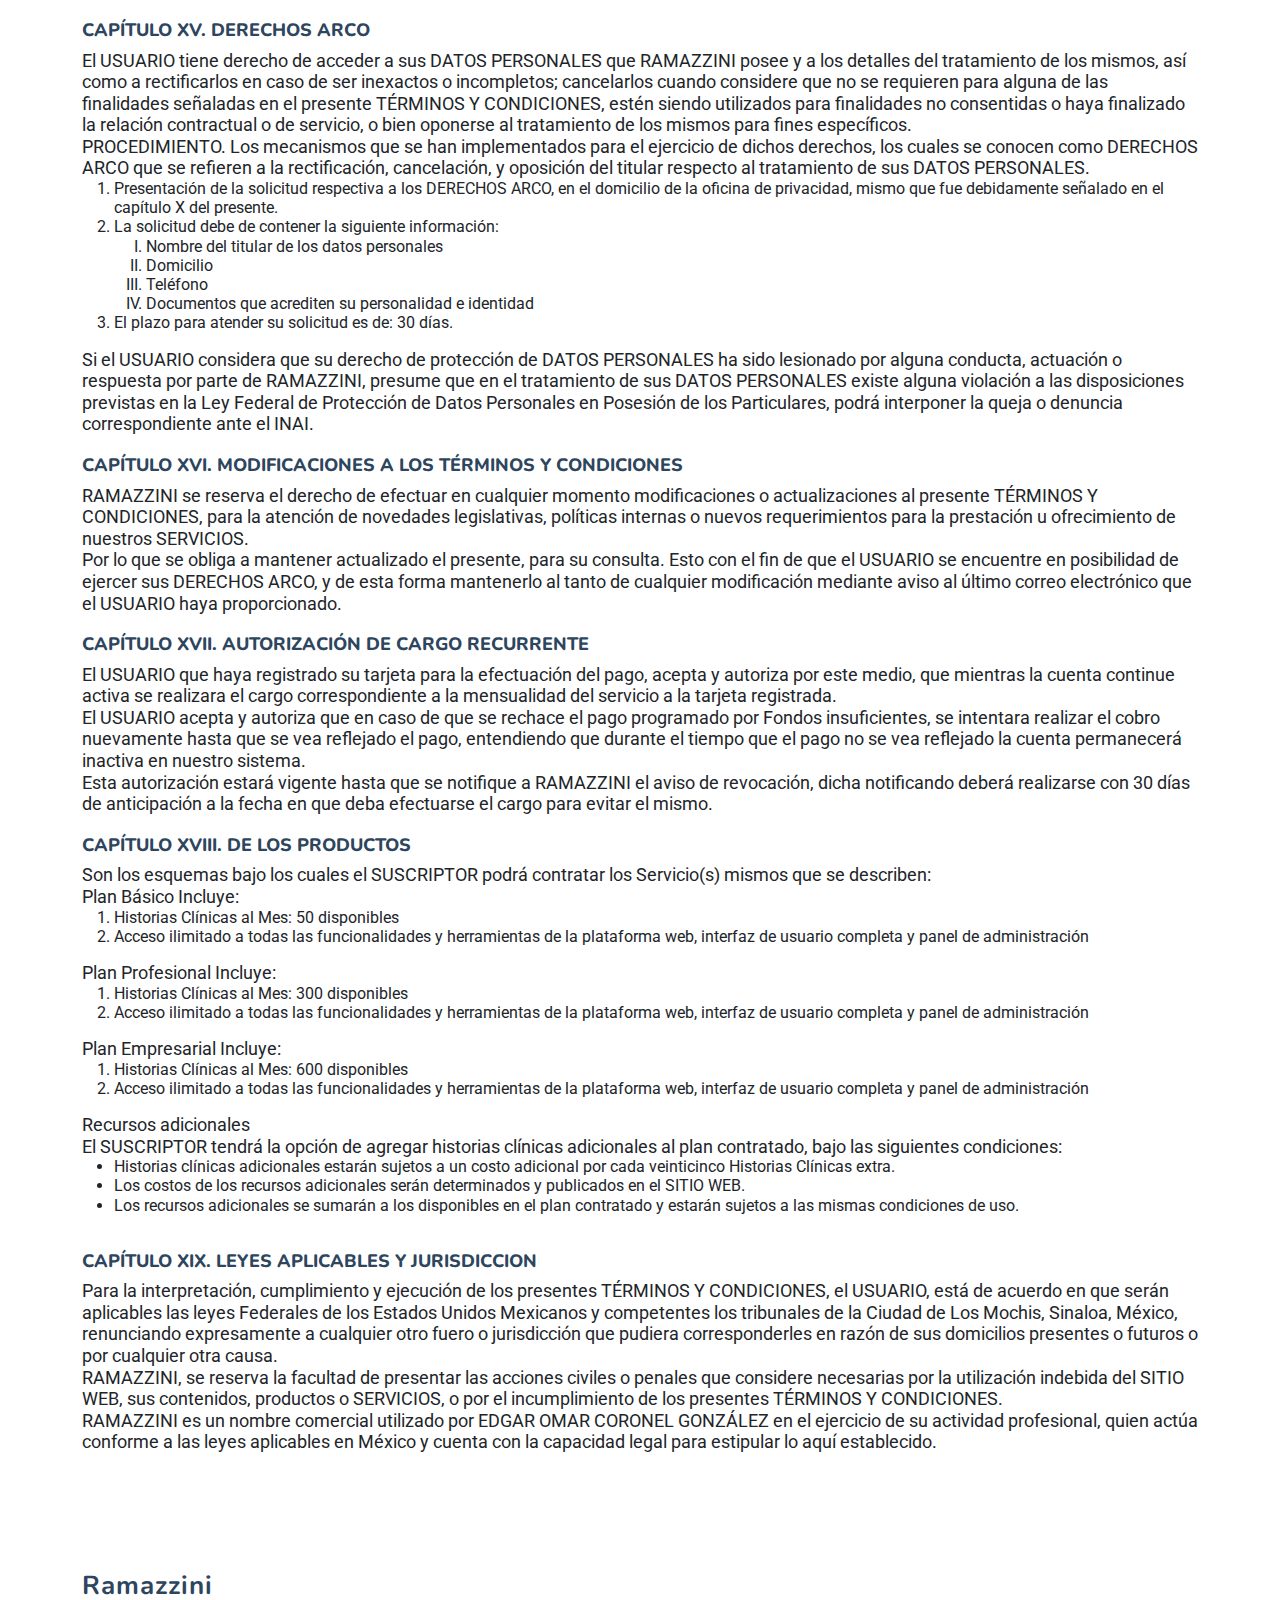
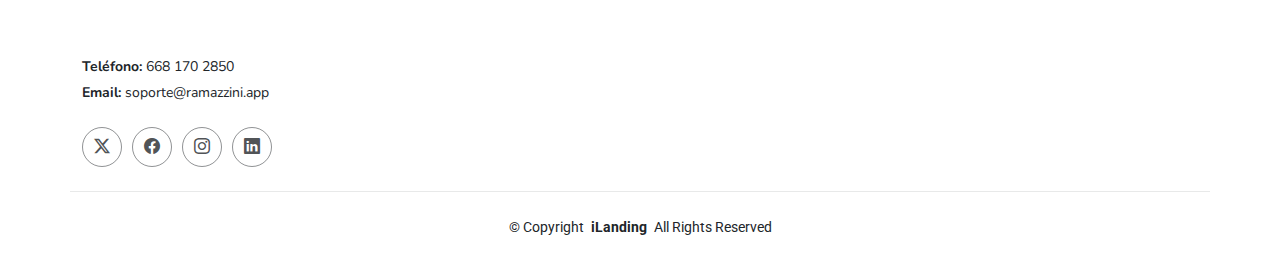
==== commit 89f7e055: "Se ajustan los términos y condiciones" ====
--- a/terminos-y-condiciones.html
+++ b/terminos-y-condiciones.html
@@ -107,7 +107,7 @@
 
       <div class="container" data-aos="fade-up">
         <section class="TyC">
-          <p>Los TÉRMINOS Y CONDICIONES que a continuación se mencionan, rigen el uso de los contenidos, productos y servicios ofrecidos a través del SITIO WEB, del cual es titular TECNOLOGÍAS RAMAZZINI, S.A. DE C.V., en adelante "RAMAZZINI". Cualquier persona que desee acceder o hacer uso del SITIO WEB o los SERVICIOS que en él se ofrecen, podrá hacerlo sujetándose a los presentes TÉRMINOS Y CONDICIONES, así como a políticas y principios incorporados al presente documento.</p>
+          <p>Los TÉRMINOS Y CONDICIONES que a continuación se mencionan, rigen el uso de los contenidos, productos y servicios ofrecidos a través del SITIO WEB, del cual es titular EDGAR OMAR CORONEL GONZÁLEZ, quien en adelante será referido como "RAMAZZINI" para efectos del presente documento. Cualquier persona que desee acceder o hacer uso del SITIO WEB o los SERVICIOS que en él se ofrecen, podrá hacerlo sujetándose a los presentes TÉRMINOS Y CONDICIONES, así como a políticas y principios incorporados al presente documento.</p>
           <p><strong>IMPORTANTE:</strong> EL USUARIO DEBERÁ LEER DETENIDAMENTE ESTE DOCUMENTO DE TÉRMINOS Y CONDICIONES DE USO Y PRIVACIDAD ANTES DE USAR EL SITIO WEB. EL USO DEL SITIO WEB INDICA LA CONFIRMACIÓN DE QUE EL USUARIO HA LEÍDO ESTE DOCUMENTO Y ACEPTA SUS TÉRMINOS. SI NO ACEPTA LOS TÉRMINOS, EL USUARIO NO DEBE UTILIZAR EL SITIO WEB NI ADQUIRIR LOS PRODUCTOS Y SERVICIOS QUE EN SU CASO SEAN OFRECIDOS.</p>
       </section>
   
@@ -163,7 +163,7 @@
           <h5>CAPÍTULO IV. USO Y ACCESO</h5>
           <p>USO. Es responsabilidad del USUARIO utilizar el SITIO WEB de acuerdo con la forma en la que fue diseñado; en este sentido, queda prohibida la utilización de cualquier tipo de software que automatice la interacción o descarga de los contenidos o SERVICIOS proporcionados a través del SITIO WEB. Además, el USUARIO se compromete a utilizar la información, contenidos o servicios ofrecidos a través del SITIO WEB de manera licita, sin contravenir lo dispuesto en los presentes TÉRMINOS Y CONDICIONES, la moral o el orden público, y se abstendrá de realizar cualquier acto que pueda suponer una afectación a los derechos de terceros, o perjudique de algún modo el funcionamiento del SITIO WEB.</p>
           <br>
-          <p>RAMAZZINI tendrá el derecho a negar, restringir o condicionar al CONSUMIDOR el acceso a el SITIO WEB, total o parcialmente, a su entera discreción.</p>
+          <p>RAMAZZINI tendrá el derecho a negar, restringir o condicionar al USUARIO el acceso a el SITIO WEB, total o parcialmente, a su entera discreción.</p>
           <br>
           <p>El CONSUMIDOR expresamente reconoce y acepta que ni RAMAZZINI ni el SITIO WEB no son responsables por la conducta de los USUARIOS del sitio.</p>
           <br>
@@ -187,7 +187,7 @@
       
       <section class="TyC">
           <h5>CAPÍTULO VI. SUSPENSIÓN O CANCELACIÓN DE LA CUENTA</h5>
-          <p>Si RAMAZZINI determina que el CONSUMIDOR incumplió los TÉRMINOS Y CONDICIONES de una manera notoria o grave, se le hará llegar un comunicado mediante correo electrónico en donde se explicará el motivo de la suspensión y el terminado de esta. O en su caso la inhabilitación definitiva a el acceso de su cuenta. Asimismo, al momento de infringir reiteradamente los derechos de propiedad intelectual de otras personas o del SITIO WEB, también es causal de suspensión o cancelación de la cuenta.</p>
+          <p>Si RAMAZZINI determina que el USUARIO incumplió los TÉRMINOS Y CONDICIONES de una manera notoria o grave, se le hará llegar un comunicado mediante correo electrónico en donde se explicará el motivo de la suspensión y el terminado de esta. O en su caso la inhabilitación definitiva a el acceso de su cuenta. Asimismo, al momento de infringir reiteradamente los derechos de propiedad intelectual de otras personas o del SITIO WEB, también es causal de suspensión o cancelación de la cuenta.</p>
           <p>El USUARIO puede obtener más información sobre lo que puede hacer si se inhabilito su cuenta y si considera que la inhabilitación de su cuenta fue injustificada, comunicándose directamente en el domicilio, teléfono y/o correo electrónico de la oficina de privacidad mencionado en el capítulo IX de esta política de TÉRMINOS Y CONDICIONES.</p>
           <p>RAMAZZINI, se reserva el derecho a denegar, a su entera discreción, el acceso de un USUARIO a este SITIO WEB, sin previo aviso.</p>
       </section>
@@ -195,7 +195,7 @@
       <section class="TyC">
           <h5>CAPÍTULO VII. ELIMINACIÓN DE CUENTA</h5>
           <p>El USUARIO puede eliminar contenido de forma individual o todo junto a la vez eliminando la cuenta. Es posible que en nuestra base de datos queden copias de algunos materiales, pero no estarán asociados a ningún identificador personal.</p>
-          <p>Los datos tales como correo electrónico, nombre completo, teléfono móvil, domicilio, fecha de nacimiento, RFC, CURP, número de seguridad social, fiscales y/o patrimoniales, y de más datos que se hayan agregado, se eliminaran definitivamente.</p>
+          <p>Los datos tales como correo electrónico, nombre completo, teléfono móvil, domicilio, fecha de nacimiento, RFC, CURP, número de seguridad social, fiscales y/o patrimoniales, y de más datos que se hayan agregado, podrán ser retenidos por el tiempo necesario para cumplir con obligaciones legales, fiscales o contractuales, de acuerdo con la normatividad vigente.</p>
           <p>No se podrá recuperar ningún contenido, asimismo, el USUARIO no podrá seguir utilizando el SITIO WEB y/o adquirir los SERVICIOS ofrecidos.</p>
       </section>
 
@@ -212,19 +212,21 @@
       <section class="TyC">
           <h5>CAPÍTULO IX. PROPIEDAD INTELECTUAL</h5>
           <p>Los derechos de propiedad intelectual respecto de los SERVICIOS y los signos distintivos y dominios de las páginas o el SITIO WEB, así como los derechos de uso y explotación de los mismos, incluyendo su divulgación, publicación, reproducción, distribución y transformación, son propiedad exclusiva del RAMAZZINI.</p>
-          <p>RAMAZZINI TECHNOLOGIES, S.A.P.I. DE C.V., por si o como parte cesionaria, es TITULAR de todos los derechos de propiedad intelectual e industrial del SITIO WEB, entendiendo por este el código fuente que hace posible su funcionamiento, así como las imágenes, archivos de audio o video, logotipos, marcas, combinaciones de colores, estructuras, diseño y demás elementos que lo distinguen. Serán, por consiguiente, protegidas por la legislación mexicana en materia de propiedad intelectual e industrial, así como por los tratados internacionales aplicables. Por consiguiente, queda expresamente prohibida la reproducción, distribución o difusión de los contenidos del SITIO WEB, con fines comerciales, en cualquier soporte y por cualquier medio, sin previa autorización de RAMAZZINI.</p>
+          <p>RAMAZZINI es un nombre comercial utilizado por EDGAR OMAR CORONEL GONZÁLEZ, quien ostenta los derechos de propiedad intelectual sobre el SITIO WEB y los contenidos asociados a la plataforma, entendiendo por este el código fuente que hace posible su funcionamiento, así como las imágenes, archivos de audio o video, logotipos, marcas, combinaciones de colores, estructuras, diseño y demás elementos que lo distinguen. Serán, por consiguiente, protegidas por la legislación mexicana en materia de propiedad intelectual e industrial, así como por los tratados internacionales aplicables. Por consiguiente, queda expresamente prohibida la reproducción, distribución o difusión de los contenidos del SITIO WEB, con fines comerciales, en cualquier soporte y por cualquier medio, sin previa autorización de RAMAZZINI.</p>
           <p>Ni el SUSCRIPTOR ni el USURARIO adquieren ningún derecho de propiedad intelectual por el simple uso o acceso de los SERVICIOS del SITIO WEB y en ningún momento dicho uso será considerado como una autorización o licencia para utilizar los SERVICIOS con fines distintos a los que se contemplan en los presentes TÉRMINOS Y CONDICIONES y a los contratos respectivos.</p>
           <p>El SUSCRIPTOR y el USUARIO se comprometen a respetar los derechos de propiedad intelectual e industrial de RAMAZZINI. No obstante, además de poder visualizar los elementos del SITIO WEB, podrá imprimirlos, copiarlos o almacenarlos, siempre y cuando sea exclusivamente para su uso estrictamente personal.</p>
           <p>En caso de que el USUARIO o algún tercero consideren que cualquiera de los contenidos del SITIO WEB suponga una violación de los derechos de protección de la propiedad industrial o intelectual, deberá comunicarlos inmediatamente a RAMAZZINI, a través de los datos de contacto disponibles en el propio SITIO WEB y/o a través de los siguientes medios:</p>
           <p>Teléfono: 6681702850</p>
           <p>Correo electrónico: <a title="soporte@ramazzini.app" href="soporte@ramazzini.app">soporte@ramazzini.app</a></p>
           <p>Los días de atención telefónica son de lunes a viernes en un horario de 9:00 am a 5:00 pm.</p>
-          <p>PROPIEDAD INTELECTUAL DE TERCEROS. El CONSUMIDOR acuerda que las disposiciones que se establecen en este TÉRMINOS Y CONDICIONES, respecto de la titularidad de los derechos de RAMAZZINI, también son aplicables a los derechos de terceros respecto de los SERVICIOS y contenidos de las páginas, dominios o información presentada o vinculado al SITIO WEB.</p>
+          <p>PROPIEDAD INTELECTUAL DE TERCEROS. El USUARIO acuerda que las disposiciones que se establecen en este TÉRMINOS Y CONDICIONES, respecto de la titularidad de los derechos de RAMAZZINI, también son aplicables a los derechos de terceros respecto de los SERVICIOS y contenidos de las páginas, dominios o información presentada o vinculado al SITIO WEB.</p>
       </section>
 
       <section class="TyC">
         <h5>CAPÍTULO X. CALIDAD DE LOS SERVICIOS Y CONTENIDOS</h5>
-        <p>Ni RAMAZZINI, ni sus proveedores o socios comerciales serán responsables de cualquier daño o perjuicio que sufra el CONSUMIRDOR a consecuencia de inexactitudes, consultas realizadas, asesorías, errores tipográficos y cambios o mejoras que se realicen periódicamente a los SERVICIOS y contenidos. Las recomendaciones y consejos obtenidos a través del SITIO WEB son de naturaleza general, por lo que no deben tomarse en cuenta en la adopción de decisiones personales ni profesionales. Para ello se debe consultar a un profesional apropiado que pueda asesorar al USUARIO de acuerdo con sus necesidades específicas.</p>
+        <p>AMAZZINI hará los esfuerzos razonables para mantener la disponibilidad del SITIO WEB, pero no garantiza que el servicio esté libre de interrupciones. No será responsable por daños indirectos derivados de interrupciones temporales, salvo en caso de dolo o negligencia grave.</p>
+        <p>Ni RAMAZZINI, ni sus proveedores o socios comerciales serán responsables de cualquier daño o perjuicio que sufra el CONSUMIDOR a consecuencia de inexactitudes, errores tipográficos, consultas realizadas, asesorías o cambios y mejoras periódicas en los SERVICIOS y contenidos.</p>
+        <p>Las recomendaciones y consejos obtenidos a través del SITIO WEB son de naturaleza general, por lo que no deben considerarse determinantes para la toma de decisiones personales o profesionales. Para decisiones específicas, el USUARIO debe consultar a un profesional adecuado.</p>
         <p>BIENES Y SERVICIOS DE TERCEROS ENLAZADOS. El hecho de que se ofrezca información en el SITIO WEB, o en otros ligados o vinculados, no implica la recomendación, garantía, patrocinio o aprobación por parte de RAMAZZINI, respecto de dicha información, bienes y/o servicios. La disponibilidad de bienes y/o servicios ofertados por terceros o sitios ligados o vinculados, no es responsabilidad de RAMAZZINI.</p>
         <br>
         <p>En vista de lo anterior, RAMAZZINI, no será responsable ante cualquier autoridad de cualquier naturaleza, por cualquier asunto relacionado con la venta, consumo, distribución, entrega, disponibilidad o prestación con respecto de cualquiera de los bienes y/o servicios ofertados por terceros o por sitios ligados o vinculados a través del SITIO WEB.</p>
@@ -250,13 +252,12 @@
       <section class="TyC">
         <h5>CAPÍTULO XIII. CONFIDENCIALIDAD</h5>
         <p>RAMAZZINI, se obliga a mantener confidencial la información que reciba del USUARIO que tenga dicho carácter conforme a las disposiciones legales aplicables, en la República Mexicana. RAMAZZINI no asume ninguna obligación de mantener confidencial cualquier otra información que el USUARIO le proporcione directa o indirectamente de su persona propia o de un tercero, ya sea al inscribirse al SITIO WEB o en cualquier otro momento posterior, incluyendo aquella información que el USUARIO proporcione a través de boletines, pizarras o platica en línea (chats); así como, la información que obtenga RAMAZZINI a través de las cookies que se describen en el capítulo VII.</p>
-        <p>Mediante el uso del SITIO WEB, el CONSUMIDOR autoriza a RAMAZZINI, a sus filiales, socios comerciales y demás personas interesadas a utilizar, publicar, reproducir, comunicar y transmitir la información no confidencial o no individual, en términos de lo establecido en el artículo 109 de la Ley Federal de los Derechos de Autor y de la fracción I del artículo 76 bis de la Ley Federal de Protección al Consumidor.</p>
+        <p>Mediante el uso del SITIO WEB, el USUARIO autoriza a RAMAZZINI, a sus filiales, socios comerciales y demás personas interesadas a utilizar, publicar, reproducir, comunicar y transmitir la información no confidencial o no individual, en términos de lo establecido en el artículo 109 de la Ley Federal de los Derechos de Autor y de la fracción I del artículo 76 bis de la Ley Federal de Protección al Consumidor.</p>
       </section>
 
       <section class="TyC">
         <h5>CAPÍTULO XIV. AVISO DE PRIVACIDAD DE DATOS PERSONALES</h5>
-        <p>##############De acuerdo con lo previsto en la Ley Federal de Protección de Datos Personales, RAMAZZINI, declara ser una empresa legalmente constituida de conformidad con las leyes mexicanas, con domicilio ubicado en CALLE NUMERO, COLONIA, MUNICIPIO, ESTADO, México, C.P. 81248, México. Así como manifestar ser la responsable del tratamiento de los DATOS PERSONALES del CONSUMIDOR.############</p>
-        <p>Oficina de privacidad ubicada en: Mismo domicilio.</p>
+        <p>De acuerdo con lo previsto en la Ley Federal de Protección de Datos Personales en Posesión de los Particulares, EDGAR OMAR CORONEL GONZÁLEZ, quien opera bajo el nombre comercial RAMAZZINI, declara tener su domicilio en Ángel Flores No. 1937 Norte, Fraccionamiento Las Fuentes, Ahome, Sinaloa, C.P. 81223, México. Asimismo, manifiesta ser el responsable del tratamiento de los DATOS PERSONALES del CONSUMIDOR</p>
         <p>Teléfono: 6681702850</p>
         <p>Correo electrónico: <a title="soporte@ramazzini.app" href="soporte@ramazzini.app">soporte@ramazzini.app</a></p>
         <p>Los días de atención telefónica son de lunes a viernes en un horario de 9:00 am a 5:00 pm.</p>
@@ -332,7 +333,7 @@
 
       <section class="TyC">
         <h5>CAPÍTULO XVII. AUTORIZACIÓN DE CARGO RECURRENTE</h5>
-        <p>El USUARIO que haya registrado su tarjeta para la efectuación del pago, acepta y autoriza por este medio y bajo firma electrónica avanzada (FIEL) que mientras la cuenta continue activa se realizara el cargo correspondiente a la mensualidad del servicio a la tarjeta registrada. <!-- RAMAZZINI se compromete a enviar vía el correo electrónico registrado en la página al momento del cobro el recibo correspondiente al cobro realizado. --></p>
+        <p>El USUARIO que haya registrado su tarjeta para la efectuación del pago, acepta y autoriza por este medio, que mientras la cuenta continue activa se realizara el cargo correspondiente a la mensualidad del servicio a la tarjeta registrada. <!-- RAMAZZINI se compromete a enviar vía el correo electrónico registrado en la página al momento del cobro el recibo correspondiente al cobro realizado. --></p>
         <p>El USUARIO acepta y autoriza que en caso de que se rechace el pago programado por Fondos insuficientes, se intentara realizar el cobro nuevamente hasta que se vea reflejado el pago, entendiendo que durante el tiempo que el pago no se vea reflejado la cuenta permanecerá inactiva en nuestro sistema.</p>
         <p>Esta autorización estará vigente hasta que se notifique a RAMAZZINI el aviso de revocación, dicha notificando deberá realizarse con 30 días de anticipación a la fecha en que deba efectuarse el cargo para evitar el mismo.</p>
       </section>
@@ -342,24 +343,23 @@
         <p>Son los esquemas bajo los cuales el SUSCRIPTOR podrá contratar los Servicio(s) mismos que se describen: </p>
         <p>Plan Básico Incluye:</p>
         <ol>
-          <li>Usuarios: 1 disponible</li>
-          <li>Empresas: 10 disponibles</li>
+          <li>Historias Clínicas al Mes: 50 disponibles</li>
+          <li>Acceso ilimitado a todas las funcionalidades y herramientas de la plataforma web, interfaz de usuario completa y panel de administración</li>
         </ol>
         <p>Plan Profesional Incluye:</p>
         <ol>
-          <li>Usuarios: 5 disponibles</li>
-          <li>Empresas: 50 disponibles</li>
+          <li>Historias Clínicas al Mes: 300 disponibles</li>
+          <li>Acceso ilimitado a todas las funcionalidades y herramientas de la plataforma web, interfaz de usuario completa y panel de administración</li>
         </ol>
         <p>Plan Empresarial Incluye:</p>
         <ol>
-          <li>Usuarios: 15 disponibles</li>
-          <li>Empresas: 150 disponibles</li>
+          <li>Historias Clínicas al Mes: 600 disponibles</li>
+          <li>Acceso ilimitado a todas las funcionalidades y herramientas de la plataforma web, interfaz de usuario completa y panel de administración</li>
         </ol>
         <p>Recursos adicionales</p>
-        <p>El SUSCRIPTOR tendrá la opción de agregar usuarios y empresas adicionales al plan contratado, bajo las siguientes condiciones:</p>
+        <p>El SUSCRIPTOR tendrá la opción de agregar historias clínicas adicionales al plan contratado, bajo las siguientes condiciones:</p>
         <ul>
-          <li>Usuarios adicionales estarán sujetos a un costo adicional por cada usuario extra.</li>
-          <li>Empresas adicionales estarán sujetas a un costo adicional por cada cinco empresas extra.</li>
+          <li>Historias clínicas adicionales estarán sujetos a un costo adicional por cada veinticinco Historias Clínicas extra.</li>
           <li>Los costos de los recursos adicionales serán determinados y publicados en el SITIO WEB.</li>
           <li>Los recursos adicionales se sumarán a los disponibles en el plan contratado y estarán sujetos a las mismas condiciones de uso.</li>
         </ul>
@@ -367,9 +367,9 @@
 
       <section class="TyC">
         <h5>CAPÍTULO XIX. LEYES APLICABLES Y JURISDICCION</h5>
-        <p>Para la interpretación, cumplimiento y ejecución de los presentes TÉRMINOS Y CONDICIONES, el CONSUMIDOR, está de acuerdo en que serán aplicables las leyes Federales de los Estados Unidos Mexicanos y competentes los tribunales de la Ciudad de Los Mochis, Sinaloa, México, renunciando expresamente a cualquier otro fuero o jurisdicción que pudiera corresponderles en razón de sus domicilios presentes o futuros o por cualquier otra causa.</p>
+        <p>Para la interpretación, cumplimiento y ejecución de los presentes TÉRMINOS Y CONDICIONES, el USUARIO, está de acuerdo en que serán aplicables las leyes Federales de los Estados Unidos Mexicanos y competentes los tribunales de la Ciudad de Los Mochis, Sinaloa, México, renunciando expresamente a cualquier otro fuero o jurisdicción que pudiera corresponderles en razón de sus domicilios presentes o futuros o por cualquier otra causa.</p>
         <p>RAMAZZINI, se reserva la facultad de presentar las acciones civiles o penales que considere necesarias por la utilización indebida del SITIO WEB, sus contenidos, productos o SERVICIOS, o por el incumplimiento de los presentes TÉRMINOS Y CONDICIONES.</p>
-        <p>RAMAZZINI es propiedad de TECNOLOGÍAS RAMAZZINI, S.A. DE C.V., sociedad debidamente constituida bajo las leyes mexicanas, registrada en el Registro Público de Comercio del Estado de Mérida, y que cuenta con las facultades y permisos gubernamentales para estipular lo aquí establecido.</p>
+        <p>RAMAZZINI es un nombre comercial utilizado por EDGAR OMAR CORONEL GONZÁLEZ en el ejercicio de su actividad profesional, quien actúa conforme a las leyes aplicables en México y cuenta con la capacidad legal para estipular lo aquí establecido.</p>
       </section>
 
       </div>
